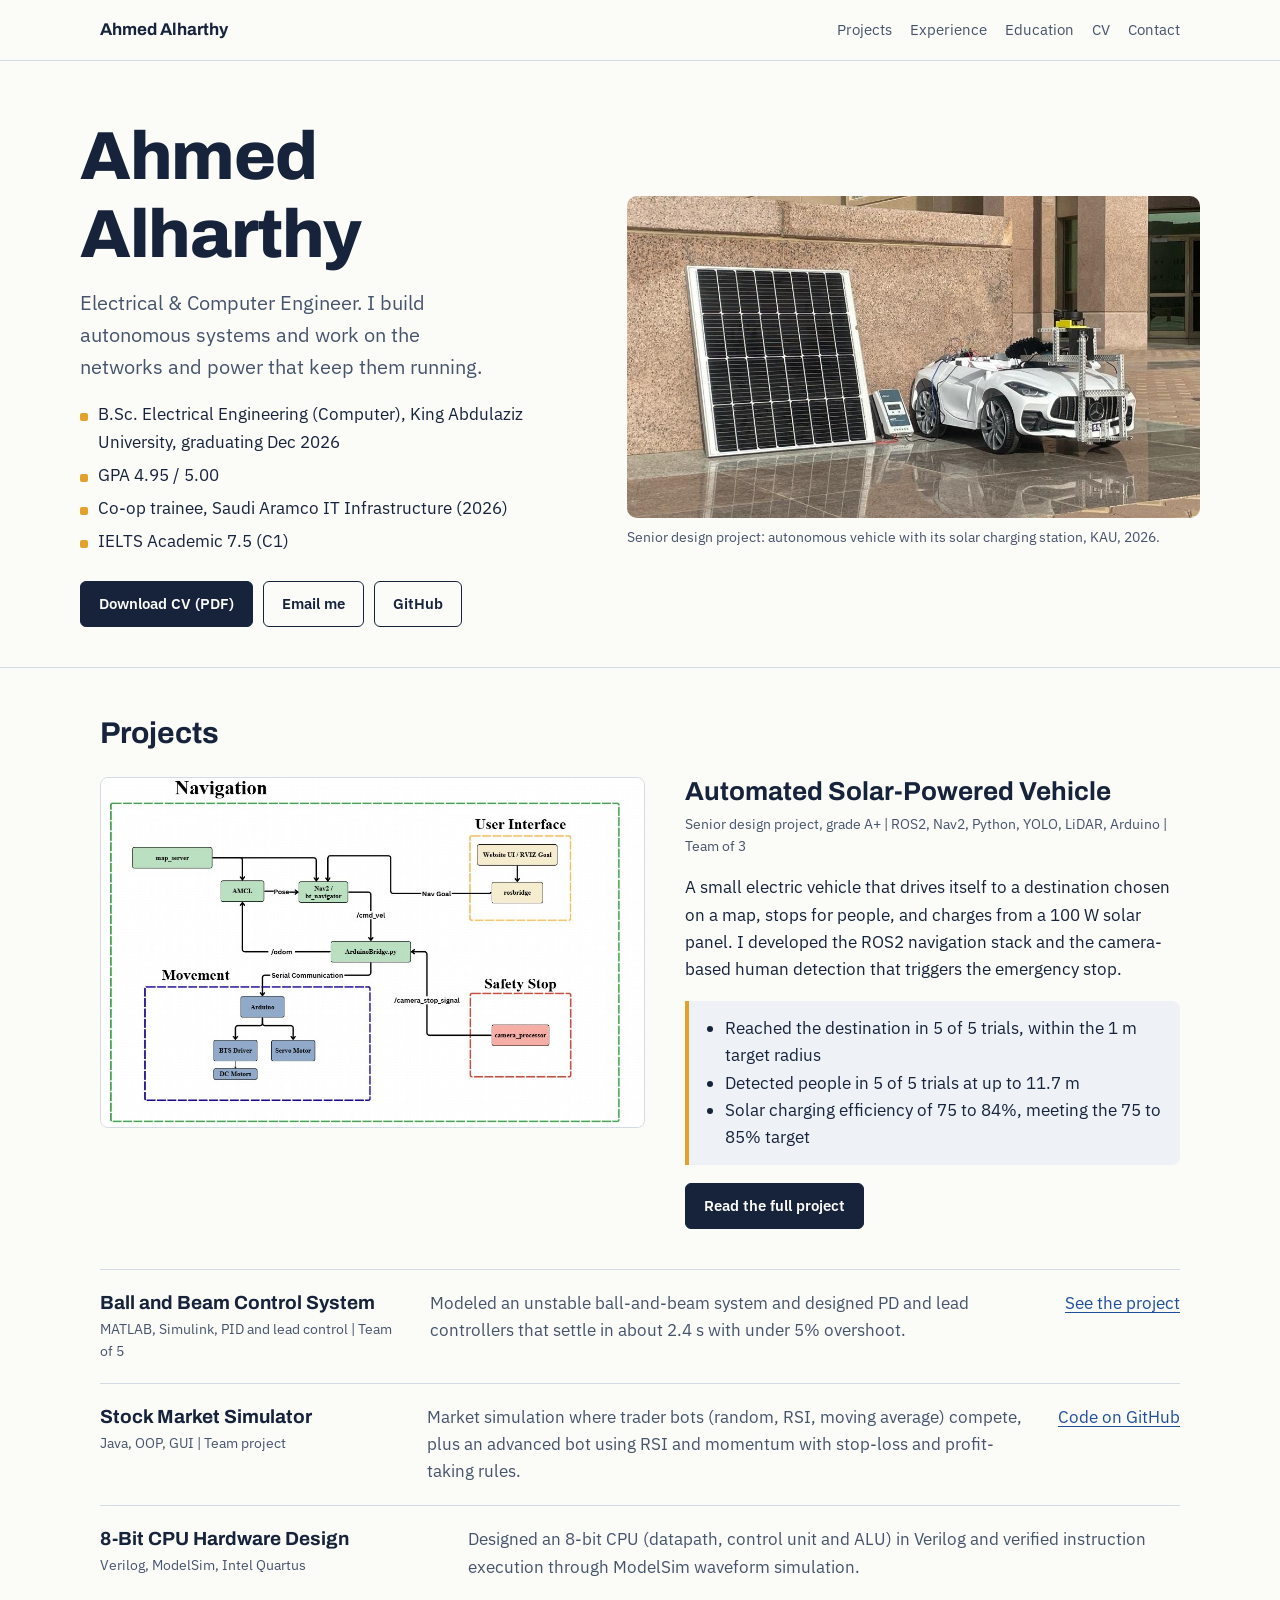
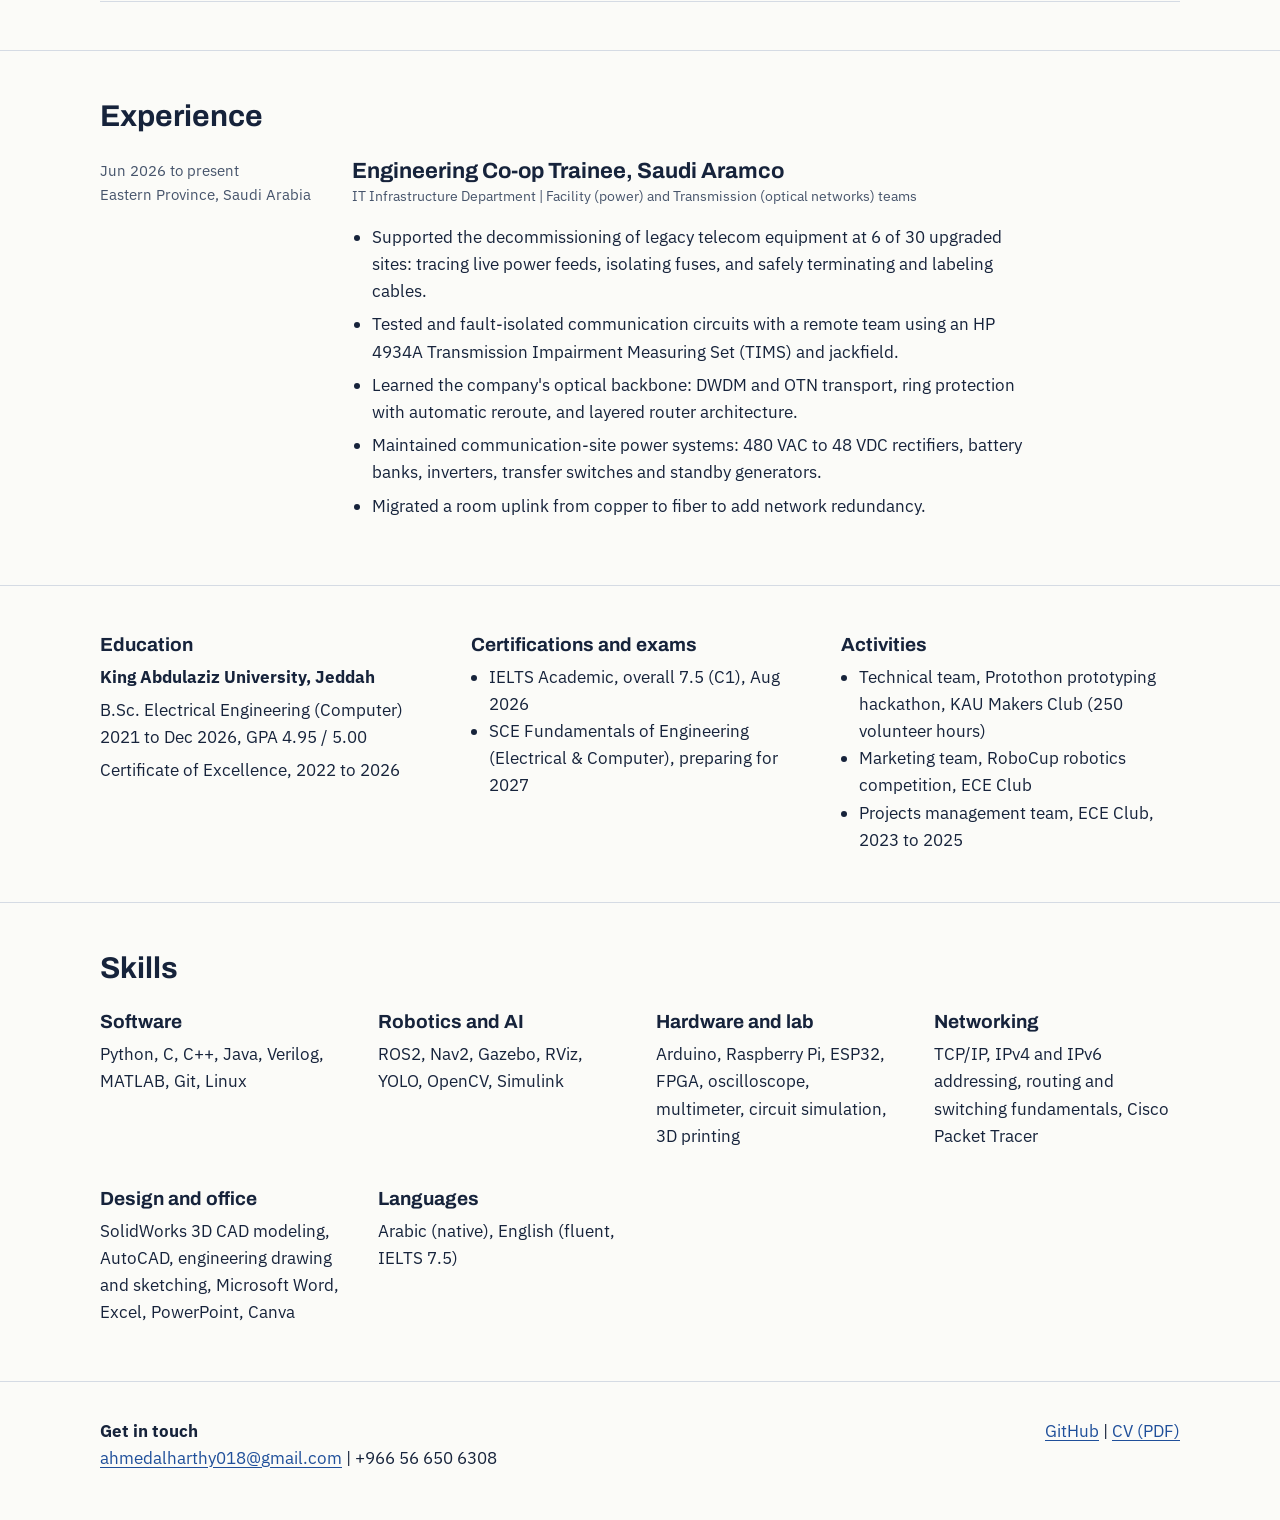
==== index.html @ 5542fb1f "Add files via upload" ====
<!doctype html>
<html lang="en">
<head>
<meta charset="utf-8">
<meta name="viewport" content="width=device-width, initial-scale=1">
<title>Ahmed Alharthy | Computer Engineer</title>
<meta name="description" content="Portfolio of Ahmed Alharthy, Electrical & Computer Engineering graduate from King Abdulaziz University: autonomous robotics, networks, and embedded systems projects.">
<link rel="preconnect" href="https://fonts.googleapis.com">
<link rel="preconnect" href="https://fonts.gstatic.com" crossorigin>
<link href="https://fonts.googleapis.com/css2?family=Archivo:wght@600;700;800&family=IBM+Plex+Sans:wght@400;600&display=swap" rel="stylesheet">
<link rel="stylesheet" href="assets/style.css">
</head>
<body>

<header class="bar">
  <div class="wrap">
    <a class="me" href="index.html">Ahmed Alharthy</a>
    <nav aria-label="Main">
      <a href="#projects">Projects</a>
      <a href="#experience">Experience</a>
      <a href="#education">Education</a>
      <a href="assets/Ahmed_Alharthy_CV.pdf">CV</a>
      <a href="#contact">Contact</a>
    </nav>
  </div>
</header>

<main>
  <div class="wrap hero">
    <div>
      <h1>Ahmed Alharthy</h1>
      <p class="role">Electrical &amp; Computer Engineer. I build autonomous systems and work on the networks and power that keep them running.</p>
      <ul class="facts">
        <li>B.Sc. Electrical Engineering (Computer), King Abdulaziz University, graduating Dec 2026</li>
        <li>GPA 4.95 / 5.00</li>
        <li>Co-op trainee, Saudi Aramco IT Infrastructure (2026)</li>
        <li>IELTS Academic 7.5 (C1)</li>
      </ul>
      <div class="actions">
        <a class="btn primary" href="assets/Ahmed_Alharthy_CV.pdf">Download CV (PDF)</a>
        <a class="btn" href="mailto:ahmedalharthy018@gmail.com">Email me</a>
        <a class="btn" href="https://github.com/Ahmed-018">GitHub</a>
      </div>
    </div>
    <figure>
      <img src="assets/img/vehicle-hero.jpg" alt="Autonomous electric vehicle prototype with LiDAR mast parked next to a solar panel and MPPT charge controller" width="1068" height="601">
      <figcaption>Senior design project: autonomous vehicle with its solar charging station, KAU, 2026.</figcaption>
    </figure>
  </div>

  <section id="projects">
    <div class="wrap">
      <h2>Projects</h2>
      <article class="featured">
        <a href="solar-vehicle.html"><img src="assets/img/ros2-architecture.jpg" alt="ROS2 system diagram showing navigation, user interface, movement, and safety stop subsystems" width="1066" height="685" style="border-radius:8px;border:1px solid var(--line);background:#fff"></a>
        <div>
          <h3>Automated Solar-Powered Vehicle</h3>
          <p class="tags">Senior design project, grade A+ | ROS2, Nav2, Python, YOLO, LiDAR, Arduino | Team of 3</p>
          <p>A small electric vehicle that drives itself to a destination chosen on a map, stops for people, and charges from a 100 W solar panel. I developed the ROS2 navigation stack and the camera-based human detection that triggers the emergency stop.</p>
          <div class="results">
            <ul>
              <li>Reached the destination in 5 of 5 trials, within the 1 m target radius</li>
              <li>Detected people in 5 of 5 trials at up to 11.7 m</li>
              <li>Solar charging efficiency of 75 to 84%, meeting the 75 to 85% target</li>
            </ul>
          </div>
          <a class="btn primary" href="solar-vehicle.html">Read the full project</a>
        </div>
      </article>

      <ul class="more">
        <li>
          <div><h3>Ball and Beam Control System</h3><p class="tags">MATLAB, Simulink, PID and lead control | Team of 5</p></div>
          <p>Modeled an unstable ball-and-beam system and designed PD and lead controllers that settle in about 2.4 s with under 5% overshoot.</p>
          <a href="ball-and-beam.html">See the project</a>
        </li>
        <li>
          <div><h3>Stock Market Simulator</h3><p class="tags">Java, OOP, GUI | Team project</p></div>
          <p>Market simulation where trader bots (random, RSI, moving average) compete, plus an advanced bot using RSI and momentum with stop-loss and profit-taking rules.</p>
          <a href="https://github.com/Abdullah-BS/Stock-Market-Simulator-EE364">Code on GitHub</a>
        </li>
        <li>
          <div><h3>8-Bit CPU Hardware Design</h3><p class="tags">Verilog, ModelSim, Intel Quartus</p></div>
          <p>Designed an 8-bit CPU (datapath, control unit and ALU) in Verilog and verified instruction execution through ModelSim waveform simulation.</p>
          <span></span>
        </li>
      </ul>
    </div>
  </section>

  <section id="experience">
    <div class="wrap">
      <h2>Experience</h2>
      <div class="job">
        <div class="when">Jun 2026 to present<br>Eastern Province, Saudi Arabia</div>
        <div>
          <h3>Engineering Co-op Trainee, Saudi Aramco</h3>
          <p class="tags">IT Infrastructure Department | Facility (power) and Transmission (optical networks) teams</p>
          <ul>
            <li>Supported the decommissioning of legacy telecom equipment at 6 of 30 upgraded sites: tracing live power feeds, isolating fuses, and safely terminating and labeling cables.</li>
            <li>Tested and fault-isolated communication circuits with a remote team using an HP 4934A Transmission Impairment Measuring Set (TIMS) and jackfield.</li>
            <li>Learned the company's optical backbone: DWDM and OTN transport, ring protection with automatic reroute, and layered router architecture.</li>
            <li>Maintained communication-site power systems: 480 VAC to 48 VDC rectifiers, battery banks, inverters, transfer switches and standby generators.</li>
            <li>Migrated a room uplink from copper to fiber to add network redundancy.</li>
          </ul>
        </div>
      </div>
    </div>
  </section>

  <section id="education">
    <div class="wrap cols">
      <div>
        <h3>Education</h3>
        <p><b>King Abdulaziz University, Jeddah</b></p>
        <p>B.Sc. Electrical Engineering (Computer)<br>2021 to Dec 2026, GPA 4.95 / 5.00</p>
        <p>Certificate of Excellence, 2022 to 2026</p>
      </div>
      <div>
        <h3>Certifications and exams</h3>
        <ul>
          <li>IELTS Academic, overall 7.5 (C1), Aug 2026</li>
          <li>SCE Fundamentals of Engineering (Electrical &amp; Computer), preparing for 2027</li>
        </ul>
      </div>
      <div>
        <h3>Activities</h3>
        <ul>
          <li>Technical team, Protothon prototyping hackathon, KAU Makers Club (250 volunteer hours)</li>
          <li>Marketing team, RoboCup robotics competition, ECE Club</li>
          <li>Projects management team, ECE Club, 2023 to 2025</li>
        </ul>
      </div>
    </div>
  </section>

  <section>
    <div class="wrap">
      <h2>Skills</h2>
      <div class="cols" style="grid-template-columns:repeat(auto-fit,minmax(220px,1fr))">
        <div><h3>Software</h3><p>Python, C, C++, Java, Verilog, MATLAB, Git, Linux</p></div>
        <div><h3>Robotics and AI</h3><p>ROS2, Nav2, Gazebo, RViz, YOLO, OpenCV, Simulink</p></div>
        <div><h3>Hardware and lab</h3><p>Arduino, Raspberry Pi, ESP32, FPGA, oscilloscope, multimeter, circuit simulation, 3D printing</p></div>
        <div><h3>Networking</h3><p>TCP/IP, IPv4 and IPv6 addressing, routing and switching fundamentals, Cisco Packet Tracer</p></div>
        <div><h3>Design and office</h3><p>SolidWorks 3D CAD modeling, AutoCAD, engineering drawing and sketching, Microsoft Word, Excel, PowerPoint, Canva</p></div>
        <div><h3>Languages</h3><p>Arabic (native), English (fluent, IELTS 7.5)</p></div>
      </div>
    </div>
  </section>
</main>

<footer id="contact">
  <div class="wrap">
    <div>
      <b>Get in touch</b><br>
      <a href="mailto:ahmedalharthy018@gmail.com">ahmedalharthy018@gmail.com</a> | +966 56 650 6308
    </div>
    <div>
      <a href="https://github.com/Ahmed-018">GitHub</a> |
      <a href="assets/Ahmed_Alharthy_CV.pdf">CV (PDF)</a>
    </div>
  </div>
</footer>
</body>
</html>
---- assets/style.css ----
:root {
  --ink: #16233b;
  --ink-soft: #46546b;
  --paper: #fbfbf8;
  --panel: #eef1f5;
  --line: #d5dbe4;
  --sun: #e2a12b;
  --link: #1f4f9a;
  --measure: 68ch;
}
@media (prefers-color-scheme: dark) {
  :root {
    --ink: #e6ebf2;
    --ink-soft: #a8b3c4;
    --paper: #121a27;
    --panel: #1b2536;
    --line: #2d3a50;
    --sun: #f0b445;
    --link: #8db6ff;
  }
}
* { box-sizing: border-box; }
html { scroll-behavior: smooth; }
@media (prefers-reduced-motion: reduce) { html { scroll-behavior: auto; } }
body {
  margin: 0;
  background: var(--paper);
  color: var(--ink);
  font: 17px/1.6 "IBM Plex Sans", system-ui, sans-serif;
}
h1, h2, h3 { font-family: "Archivo", "IBM Plex Sans", sans-serif; line-height: 1.15; margin: 0; }
a { color: var(--link); text-underline-offset: 3px; }
a:focus-visible, .btn:focus-visible { outline: 3px solid var(--sun); outline-offset: 2px; }
img { max-width: 100%; height: auto; display: block; }
.wrap { max-width: 1120px; margin: 0 auto; padding: 0 20px; }

/* top bar */
.bar { border-bottom: 1px solid var(--line); }
.bar .wrap { display: flex; align-items: center; justify-content: space-between; gap: 16px; min-height: 60px; flex-wrap: wrap; }
.bar .me { font-family: "Archivo", sans-serif; font-weight: 700; text-decoration: none; color: var(--ink); }
.bar nav { display: flex; gap: 18px; flex-wrap: wrap; font-size: 15px; }
.bar nav a { color: var(--ink-soft); text-decoration: none; }
.bar nav a:hover { color: var(--ink); text-decoration: underline; }

/* hero */
.hero { display: grid; grid-template-columns: 1fr 1.15fr; gap: 48px; align-items: center; padding: 56px 0 40px; }
.hero h1 { font-size: clamp(40px, 6vw, 68px); font-weight: 800; letter-spacing: -0.02em; }
.hero .role { font-size: 20px; margin: 14px 0 18px; color: var(--ink-soft); max-width: 34ch; }
.facts { list-style: none; padding: 0; margin: 0 0 26px; display: grid; gap: 6px; }
.facts li { padding-left: 18px; position: relative; }
.facts li::before { content: ""; position: absolute; left: 0; top: .7em; width: 8px; height: 8px; background: var(--sun); border-radius: 2px; }
.actions { display: flex; flex-wrap: wrap; gap: 10px; }
.btn { display: inline-block; padding: 10px 18px; border-radius: 6px; border: 1.5px solid var(--ink); color: var(--ink); text-decoration: none; font-weight: 600; font-size: 15px; }
.btn.primary { background: var(--ink); color: var(--paper); }
.btn:hover { background: var(--panel); color: var(--ink); }
.hero figure { margin: 0; }
.hero figure img { border-radius: 10px; }
figcaption { font-size: 14px; color: var(--ink-soft); margin-top: 8px; }

/* sections */
section { padding: 48px 0; border-top: 1px solid var(--line); }
section > .wrap > h2 { font-size: 30px; margin-bottom: 26px; }
.featured { display: grid; grid-template-columns: 1.1fr 1fr; gap: 40px; align-items: start; }
.featured h3 { font-size: 26px; margin-bottom: 6px; }
.tags { font-size: 14px; color: var(--ink-soft); margin: 0 0 14px; }
.results { border-left: 4px solid var(--sun); background: var(--panel); padding: 14px 18px; margin: 18px 0; border-radius: 0 8px 8px 0; }
.results ul { margin: 0; padding-left: 18px; }
.more { list-style: none; padding: 0; margin: 40px 0 0; border-top: 1px solid var(--line); }
.more li { display: grid; grid-template-columns: 1fr 2fr auto; gap: 24px; padding: 20px 0; border-bottom: 1px solid var(--line); align-items: baseline; }
.more h3 { font-size: 19px; }
.more p { margin: 0; color: var(--ink-soft); }
.more .tags { margin: 4px 0 0; }

.job { display: grid; grid-template-columns: 220px 1fr; gap: 32px; }
.job .when { color: var(--ink-soft); font-size: 15px; }
.job h3 { font-size: 22px; }
.job ul { padding-left: 20px; max-width: var(--measure); }
.job li { margin-bottom: 6px; }

.cols { display: grid; grid-template-columns: repeat(3, 1fr); gap: 32px; }
.cols h3 { font-size: 19px; margin-bottom: 8px; }
.cols ul { padding-left: 18px; margin: 0; }
.cols p { margin: 0 0 6px; }

footer { border-top: 1px solid var(--line); padding: 36px 0 48px; }
footer .wrap { display: flex; justify-content: space-between; gap: 20px; flex-wrap: wrap; }

/* case study */
.case-head { padding: 48px 0 24px; }
.case-head h1 { font-size: clamp(34px, 5vw, 54px); font-weight: 800; letter-spacing: -0.015em; max-width: 20ch; }
.case-head .lede { font-size: 20px; color: var(--ink-soft); max-width: 60ch; margin: 16px 0 0; }
.meta { display: grid; grid-template-columns: repeat(4, 1fr); gap: 20px; border-top: 1px solid var(--line); border-bottom: 1px solid var(--line); padding: 18px 0; margin: 28px 0; font-size: 15px; }
.meta b { display: block; font-family: "Archivo", sans-serif; }
.prose { max-width: var(--measure); }
.prose h2 { font-size: 26px; margin: 40px 0 12px; }
.prose p, .prose li { margin: 0 0 12px; }
.wide { margin: 24px 0; }
.wide img { border-radius: 8px; border: 1px solid var(--line); background: #fff; }
.pair { display: grid; grid-template-columns: 1fr 1fr; gap: 20px; margin: 24px 0; }
.pair img { border-radius: 8px; border: 1px solid var(--line); }
table { border-collapse: collapse; width: 100%; font-size: 15px; margin: 12px 0 24px; }
th, td { text-align: left; padding: 10px 12px; border-bottom: 1px solid var(--line); vertical-align: top; }
th { font-family: "Archivo", sans-serif; background: var(--panel); }
.pass { color: #1d7a3a; font-weight: 600; }
@media (prefers-color-scheme: dark) { .pass { color: #6fd38e; } }
.table-scroll { overflow-x: auto; }

@media (max-width: 860px) {
  .hero, .featured, .job, .cols, .pair { grid-template-columns: 1fr; gap: 24px; }
  .hero { padding-top: 32px; }
  .more li { grid-template-columns: 1fr; gap: 6px; }
  .meta { grid-template-columns: 1fr 1fr; }
}
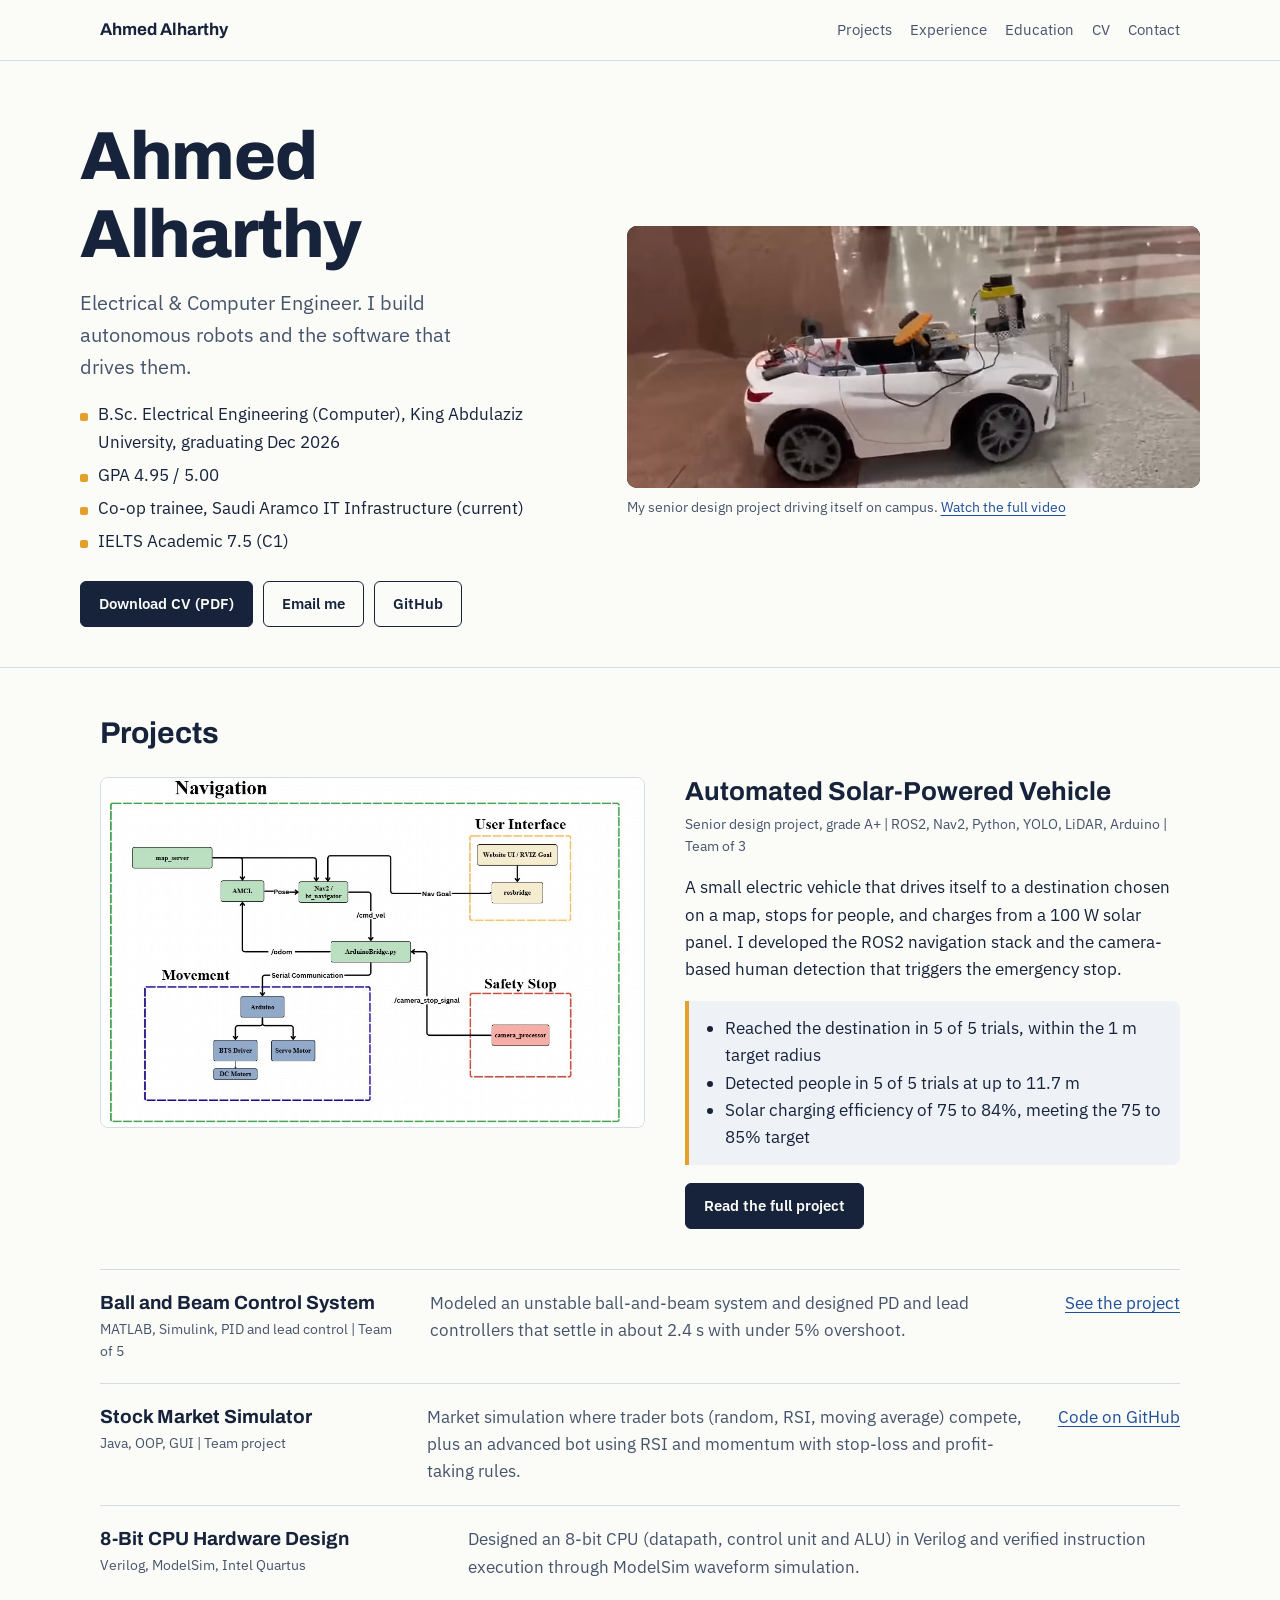
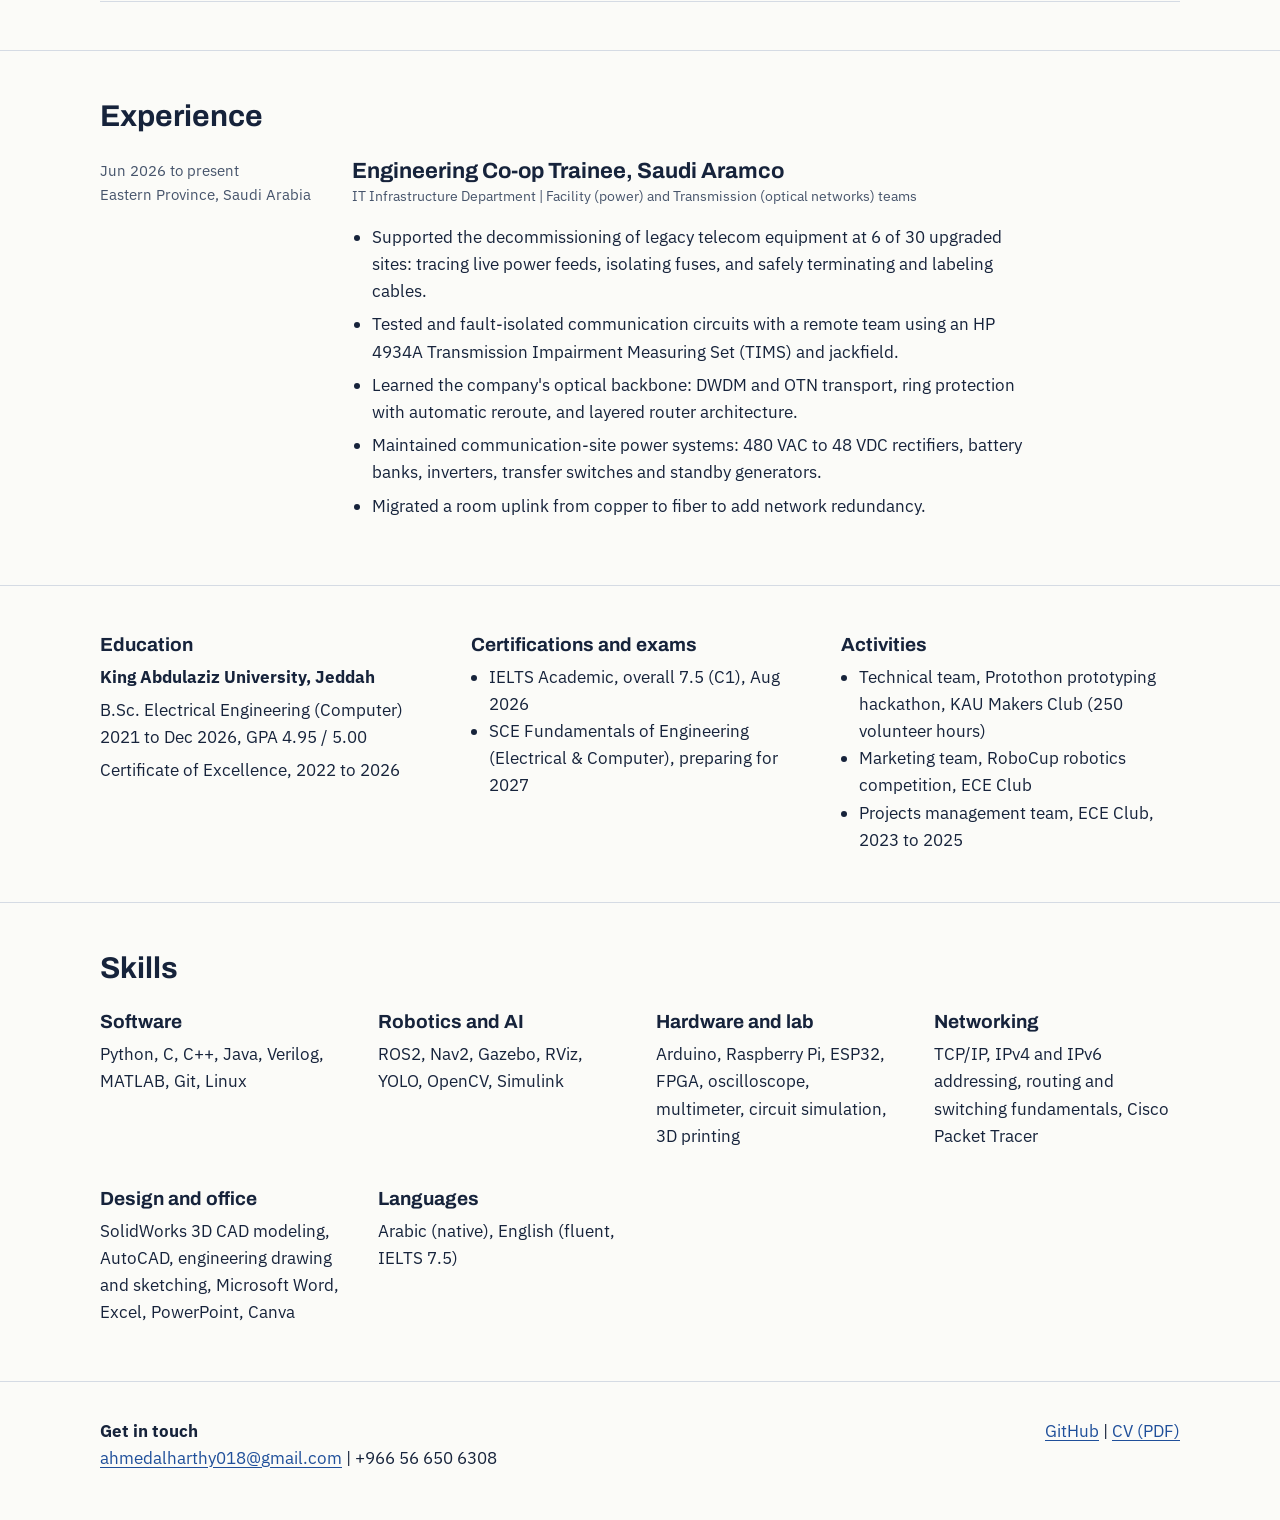
==== commit ae78d8ff: "Add files via upload" ====
--- a/index.html
+++ b/index.html
@@ -29,11 +29,11 @@
   <div class="wrap hero">
     <div>
       <h1>Ahmed Alharthy</h1>
-      <p class="role">Electrical &amp; Computer Engineer. I build autonomous systems and work on the networks and power that keep them running.</p>
+      <p class="role">Electrical &amp; Computer Engineer. I build autonomous robots and the software that drives them.</p>
       <ul class="facts">
         <li>B.Sc. Electrical Engineering (Computer), King Abdulaziz University, graduating Dec 2026</li>
         <li>GPA 4.95 / 5.00</li>
-        <li>Co-op trainee, Saudi Aramco IT Infrastructure (2026)</li>
+        <li>Co-op trainee, Saudi Aramco IT Infrastructure (current)</li>
         <li>IELTS Academic 7.5 (C1)</li>
       </ul>
       <div class="actions">
@@ -43,8 +43,11 @@
       </div>
     </div>
     <figure>
-      <img src="assets/img/vehicle-hero.jpg" alt="Autonomous electric vehicle prototype with LiDAR mast parked next to a solar panel and MPPT charge controller" width="1068" height="601">
-      <figcaption>Senior design project: autonomous vehicle with its solar charging station, KAU, 2026.</figcaption>
+      <video class="hero-video" autoplay muted loop playsinline preload="auto" poster="assets/img/hero-poster.jpg" width="960" height="440" aria-label="The autonomous vehicle driving itself through a university hallway">
+        <source src="assets/video/hero-loop.webm" type="video/webm">
+        <source src="assets/video/hero-loop.mp4" type="video/mp4">
+      </video>
+      <figcaption>My senior design project driving itself on campus. <a href="solar-vehicle.html#video">Watch the full video</a></figcaption>
     </figure>
   </div>
 
--- a/assets/style.css
+++ b/assets/style.css
@@ -54,7 +54,8 @@
 .btn.primary { background: var(--ink); color: var(--paper); }
 .btn:hover { background: var(--panel); color: var(--ink); }
 .hero figure { margin: 0; }
-.hero figure img { border-radius: 10px; }
+.hero figure img, .hero-video { border-radius: 10px; width: 100%; height: auto; display: block; background: #000; }
+@media (prefers-reduced-motion: reduce) { .hero-video { animation: none; } }
 figcaption { font-size: 14px; color: var(--ink-soft); margin-top: 8px; }
 
 /* sections */
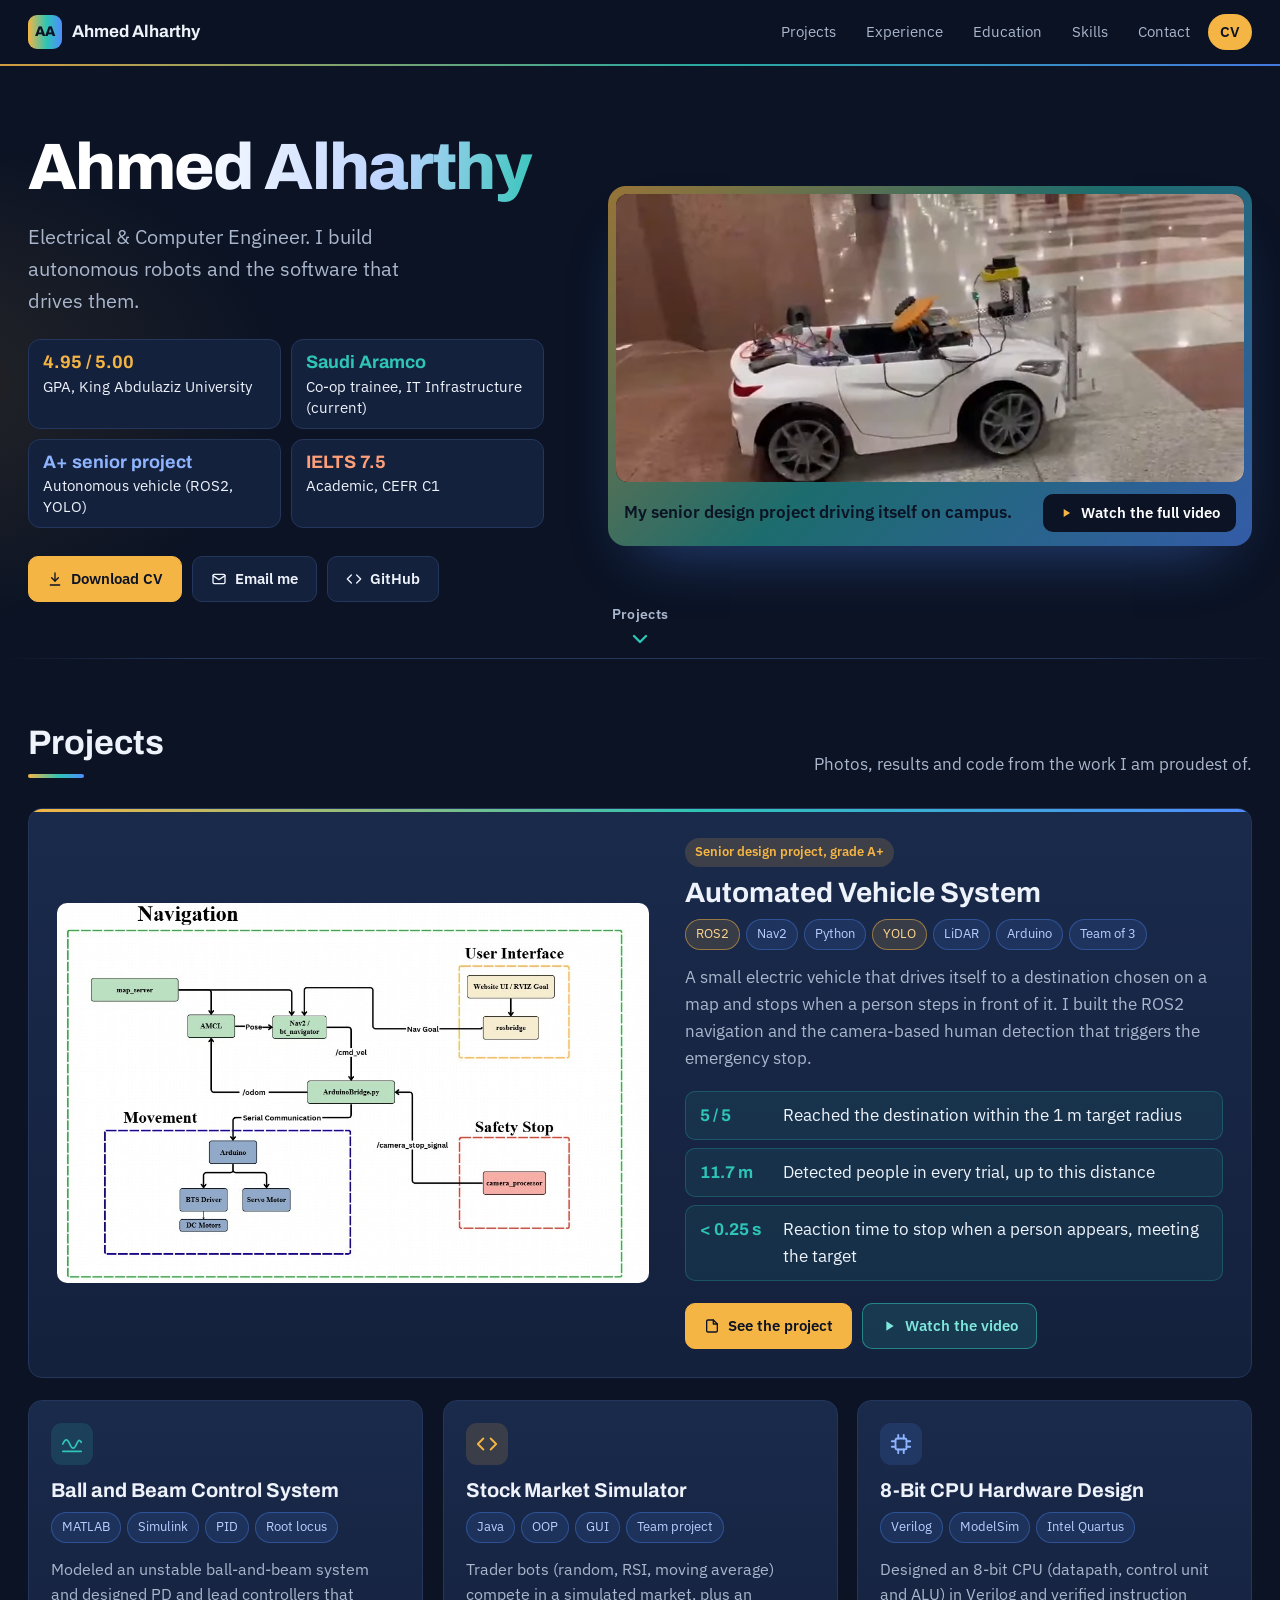
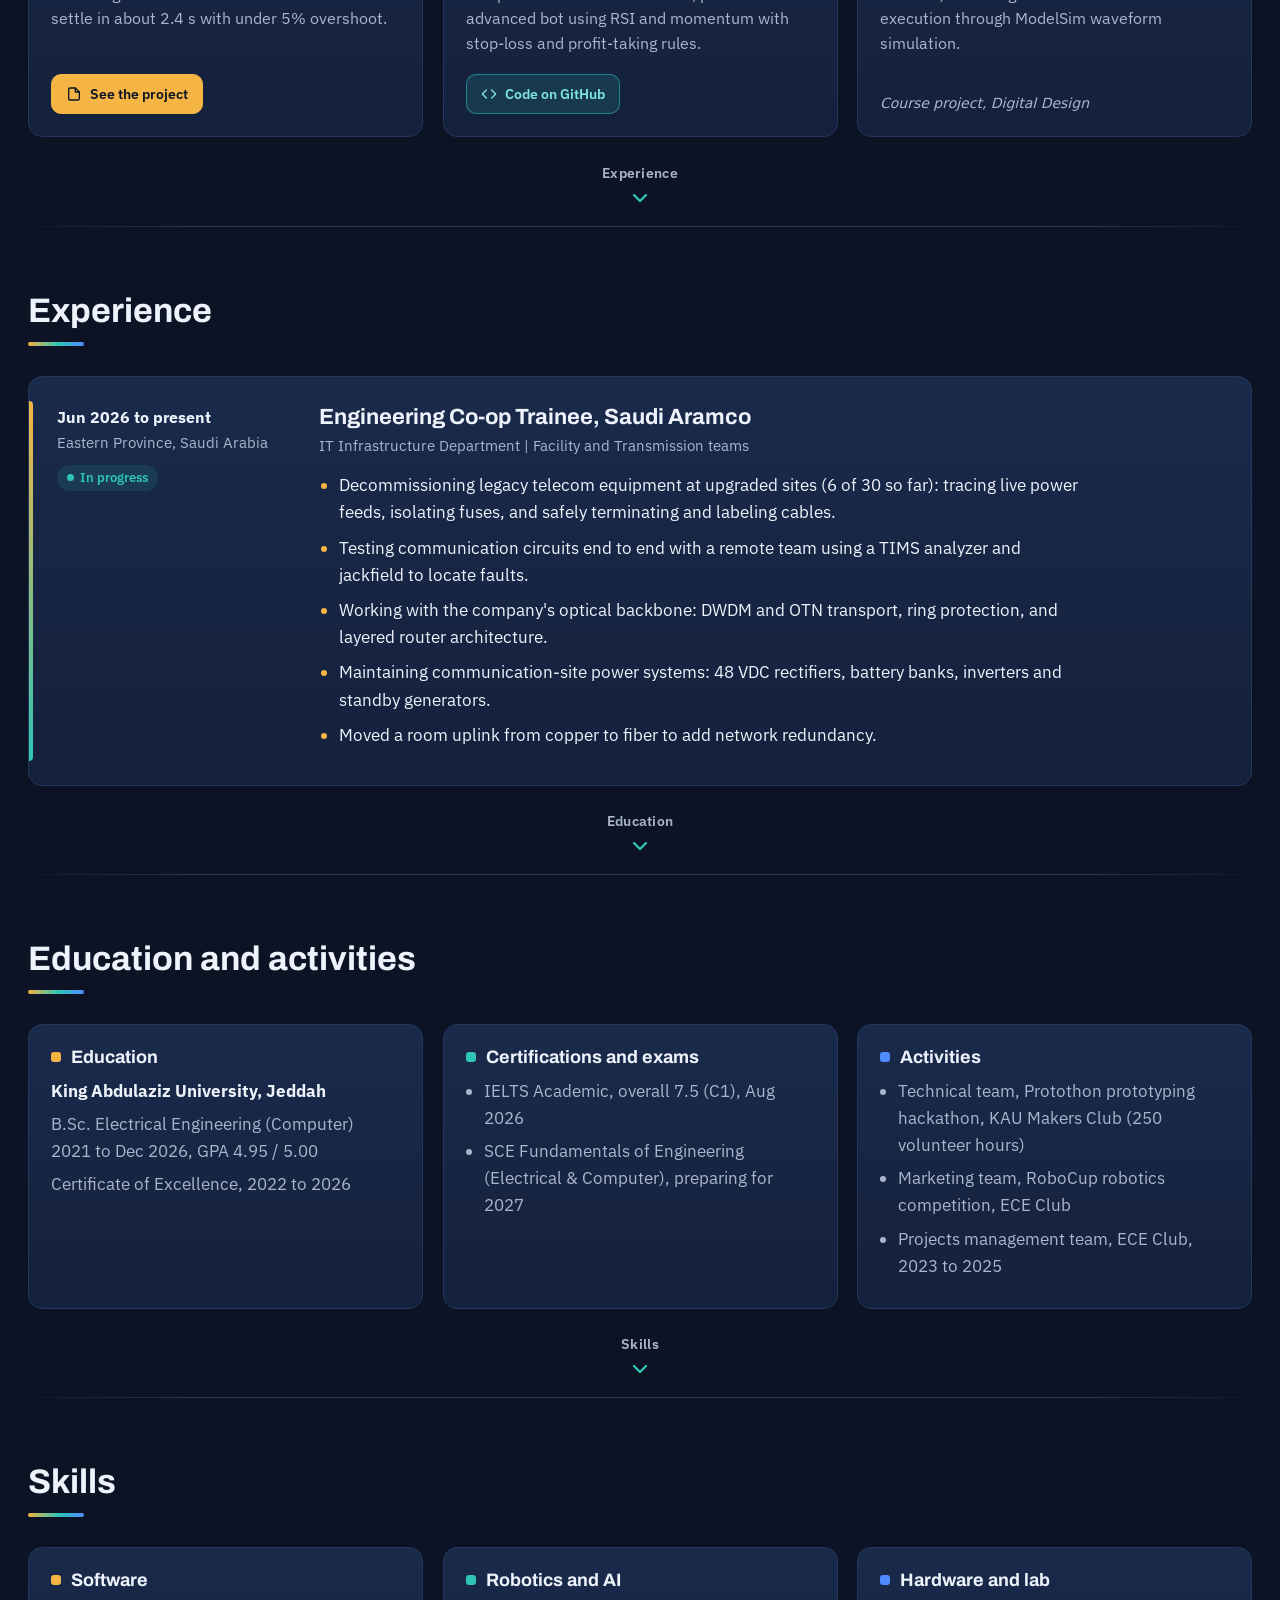
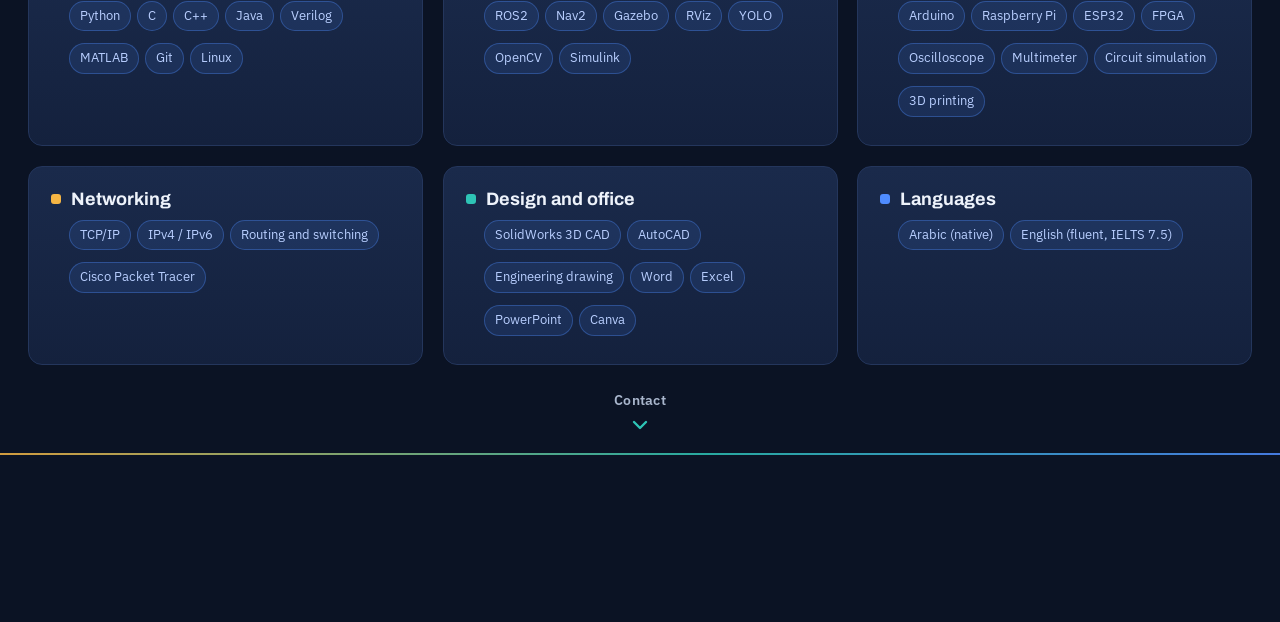
==== commit 5c03b0fe: "Add files via upload" ====
--- a/index.html
+++ b/index.html
@@ -14,15 +14,17 @@
 
 <header class="bar">
   <div class="wrap">
-    <a class="me" href="index.html">Ahmed Alharthy</a>
+    <a class="me" href="index.html"><span class="mark">AA</span>Ahmed Alharthy</a>
     <nav aria-label="Main">
       <a href="#projects">Projects</a>
       <a href="#experience">Experience</a>
       <a href="#education">Education</a>
-      <a href="assets/Ahmed_Alharthy_CV.pdf">CV</a>
+      <a href="#skills">Skills</a>
       <a href="#contact">Contact</a>
+      <a class="cv" href="assets/Ahmed_Alharthy_CV.pdf">CV</a>
     </nav>
   </div>
+  <hr class="divider">
 </header>
 
 <main>
@@ -31,15 +33,15 @@
       <h1>Ahmed Alharthy</h1>
       <p class="role">Electrical &amp; Computer Engineer. I build autonomous robots and the software that drives them.</p>
       <ul class="facts">
-        <li>B.Sc. Electrical Engineering (Computer), King Abdulaziz University, graduating Dec 2026</li>
-        <li>GPA 4.95 / 5.00</li>
-        <li>Co-op trainee, Saudi Aramco IT Infrastructure (current)</li>
-        <li>IELTS Academic 7.5 (C1)</li>
+        <li><b>4.95 / 5.00</b>GPA, King Abdulaziz University</li>
+        <li><b>Saudi Aramco</b>Co-op trainee, IT Infrastructure (current)</li>
+        <li><b>A+ senior project</b>Autonomous vehicle (ROS2, YOLO)</li>
+        <li><b>IELTS 7.5</b>Academic, CEFR C1</li>
       </ul>
       <div class="actions">
-        <a class="btn primary" href="assets/Ahmed_Alharthy_CV.pdf">Download CV (PDF)</a>
-        <a class="btn" href="mailto:ahmedalharthy018@gmail.com">Email me</a>
-        <a class="btn" href="https://github.com/Ahmed-018">GitHub</a>
+        <a class="btn primary" href="assets/Ahmed_Alharthy_CV.pdf"><svg viewBox="0 0 24 24" fill="none" stroke="currentColor" stroke-width="2" stroke-linecap="round" stroke-linejoin="round" aria-hidden="true"><path d="M12 3v12"/><polyline points="7 10 12 15 17 10"/><path d="M5 21h14"/></svg>Download CV</a>
+        <a class="btn" href="mailto:ahmedalharthy018@gmail.com"><svg viewBox="0 0 24 24" fill="none" stroke="currentColor" stroke-width="2" stroke-linecap="round" stroke-linejoin="round" aria-hidden="true"><rect x="3" y="5" width="18" height="14" rx="2"/><polyline points="3 7 12 13 21 7"/></svg>Email me</a>
+        <a class="btn" href="https://github.com/Ahmed-018"><svg viewBox="0 0 24 24" fill="none" stroke="currentColor" stroke-width="2" stroke-linecap="round" stroke-linejoin="round" aria-hidden="true"><polyline points="16 18 22 12 16 6"/><polyline points="8 6 2 12 8 18"/></svg>GitHub</a>
       </div>
     </div>
     <figure>
@@ -47,122 +49,153 @@
         <source src="assets/video/hero-loop.webm" type="video/webm">
         <source src="assets/video/hero-loop.mp4" type="video/mp4">
       </video>
-      <figcaption>My senior design project driving itself on campus. <a href="solar-vehicle.html#video">Watch the full video</a></figcaption>
+      <figcaption><span>My senior design project driving itself on campus.</span><a class="watch" href="solar-vehicle.html#video"><svg viewBox="0 0 24 24" fill="currentColor" aria-hidden="true"><path d="M8 5v14l11-7z"/></svg>Watch the full video</a></figcaption>
     </figure>
   </div>
-
-  <section id="projects">
-    <div class="wrap">
-      <h2>Projects</h2>
-      <article class="featured">
-        <a href="solar-vehicle.html"><img src="assets/img/ros2-architecture.jpg" alt="ROS2 system diagram showing navigation, user interface, movement, and safety stop subsystems" width="1066" height="685" style="border-radius:8px;border:1px solid var(--line);background:#fff"></a>
+  <div class="wrap next-wrap"><a class="next-link" href="#projects"><span>Projects</span><svg viewBox="0 0 24 24" fill="none" stroke="currentColor" stroke-width="2.4" stroke-linecap="round" stroke-linejoin="round" aria-hidden="true"><polyline points="6 9 12 15 18 9"/></svg></a></div>
+
+  <hr class="divider soft">
+
+  <section id="projects" data-label="Projects">
+    <div class="wrap">
+      <div class="sec-head">
+        <h2>Projects</h2>
+        <p>Photos, results and code from the work I am proudest of.</p>
+      </div>
+
+      <article class="featured card">
+        <a class="shot" href="solar-vehicle.html"><img src="assets/img/ros2-architecture.jpg" alt="ROS2 system diagram showing navigation, user interface, movement, and safety stop subsystems" width="1066" height="685"></a>
         <div>
-          <h3>Automated Solar-Powered Vehicle</h3>
-          <p class="tags">Senior design project, grade A+ | ROS2, Nav2, Python, YOLO, LiDAR, Arduino | Team of 3</p>
-          <p>A small electric vehicle that drives itself to a destination chosen on a map, stops for people, and charges from a 100 W solar panel. I developed the ROS2 navigation stack and the camera-based human detection that triggers the emergency stop.</p>
-          <div class="results">
-            <ul>
-              <li>Reached the destination in 5 of 5 trials, within the 1 m target radius</li>
-              <li>Detected people in 5 of 5 trials at up to 11.7 m</li>
-              <li>Solar charging efficiency of 75 to 84%, meeting the 75 to 85% target</li>
-            </ul>
+          <span class="badge">Senior design project, grade A+</span>
+          <h3>Automated Vehicle System</h3>
+          <ul class="chips"><li class="hl">ROS2</li><li>Nav2</li><li>Python</li><li class="hl">YOLO</li><li>LiDAR</li><li>Arduino</li><li>Team of 3</li></ul>
+          <p>A small electric vehicle that drives itself to a destination chosen on a map and stops when a person steps in front of it. I built the ROS2 navigation and the camera-based human detection that triggers the emergency stop.</p>
+          <ul class="results">
+            <li><b>5 / 5</b>Reached the destination within the 1 m target radius</li>
+            <li><b>11.7 m</b>Detected people in every trial, up to this distance</li>
+            <li><b>&lt; 0.25 s</b>Reaction time to stop when a person appears, meeting the target</li>
+          </ul>
+          <div class="card-actions">
+            <a class="btn primary" href="solar-vehicle.html"><svg viewBox="0 0 24 24" fill="none" stroke="currentColor" stroke-width="2" stroke-linecap="round" stroke-linejoin="round" aria-hidden="true"><path d="M14 3H6a2 2 0 0 0-2 2v14a2 2 0 0 0 2 2h12a2 2 0 0 0 2-2V9z"/><polyline points="14 3 14 9 20 9"/></svg>See the project</a>
+            <a class="btn teal" href="solar-vehicle.html#video"><svg viewBox="0 0 24 24" fill="currentColor" aria-hidden="true"><path d="M8 5v14l11-7z"/></svg>Watch the video</a>
           </div>
-          <a class="btn primary" href="solar-vehicle.html">Read the full project</a>
         </div>
       </article>
 
-      <ul class="more">
-        <li>
-          <div><h3>Ball and Beam Control System</h3><p class="tags">MATLAB, Simulink, PID and lead control | Team of 5</p></div>
+      <div class="grid3">
+        <article class="proj card">
+          <div class="icon i-teal"><svg viewBox="0 0 24 24" fill="none" stroke="currentColor" stroke-width="2" stroke-linecap="round" aria-hidden="true"><path d="M2 12c2.5-6 5-6 7.5 0s5 6 7.5 0 3.5-4 5-2"/><line x1="2" y1="20" x2="22" y2="20"/></svg></div>
+          <h3>Ball and Beam Control System</h3>
+          <ul class="chips"><li>MATLAB</li><li>Simulink</li><li>PID</li><li>Root locus</li></ul>
           <p>Modeled an unstable ball-and-beam system and designed PD and lead controllers that settle in about 2.4 s with under 5% overshoot.</p>
-          <a href="ball-and-beam.html">See the project</a>
-        </li>
-        <li>
-          <div><h3>Stock Market Simulator</h3><p class="tags">Java, OOP, GUI | Team project</p></div>
-          <p>Market simulation where trader bots (random, RSI, moving average) compete, plus an advanced bot using RSI and momentum with stop-loss and profit-taking rules.</p>
-          <a href="https://github.com/Abdullah-BS/Stock-Market-Simulator-EE364">Code on GitHub</a>
-        </li>
-        <li>
-          <div><h3>8-Bit CPU Hardware Design</h3><p class="tags">Verilog, ModelSim, Intel Quartus</p></div>
+          <div class="card-actions"><a class="btn small primary" href="ball-and-beam.html"><svg viewBox="0 0 24 24" fill="none" stroke="currentColor" stroke-width="2" stroke-linecap="round" stroke-linejoin="round" aria-hidden="true"><path d="M14 3H6a2 2 0 0 0-2 2v14a2 2 0 0 0 2 2h12a2 2 0 0 0 2-2V9z"/><polyline points="14 3 14 9 20 9"/></svg>See the project</a></div>
+        </article>
+        <article class="proj card">
+          <div class="icon i-amber"><svg viewBox="0 0 24 24" fill="none" stroke="currentColor" stroke-width="2" stroke-linecap="round" stroke-linejoin="round" aria-hidden="true"><polyline points="16 18 22 12 16 6"/><polyline points="8 6 2 12 8 18"/></svg></div>
+          <h3>Stock Market Simulator</h3>
+          <ul class="chips"><li>Java</li><li>OOP</li><li>GUI</li><li>Team project</li></ul>
+          <p>Trader bots (random, RSI, moving average) compete in a simulated market, plus an advanced bot using RSI and momentum with stop-loss and profit-taking rules.</p>
+          <div class="card-actions"><a class="btn small teal" href="https://github.com/Abdullah-BS/Stock-Market-Simulator-EE364"><svg viewBox="0 0 24 24" fill="none" stroke="currentColor" stroke-width="2" stroke-linecap="round" stroke-linejoin="round" aria-hidden="true"><polyline points="16 18 22 12 16 6"/><polyline points="8 6 2 12 8 18"/></svg>Code on GitHub</a></div>
+        </article>
+        <article class="proj card">
+          <div class="icon i-blue"><svg viewBox="0 0 24 24" fill="none" stroke="currentColor" stroke-width="2" stroke-linecap="round" aria-hidden="true"><rect x="6" y="6" width="12" height="12" rx="2"/><path d="M9 2v4M15 2v4M9 18v4M15 18v4M2 9h4M2 15h4M18 9h4M18 15h4"/></svg></div>
+          <h3>8-Bit CPU Hardware Design</h3>
+          <ul class="chips"><li>Verilog</li><li>ModelSim</li><li>Intel Quartus</li></ul>
           <p>Designed an 8-bit CPU (datapath, control unit and ALU) in Verilog and verified instruction execution through ModelSim waveform simulation.</p>
-          <span></span>
-        </li>
-      </ul>
-    </div>
-  </section>
-
-  <section id="experience">
-    <div class="wrap">
-      <h2>Experience</h2>
-      <div class="job">
-        <div class="when">Jun 2026 to present<br>Eastern Province, Saudi Arabia</div>
+          <span class="note">Course project, Digital Design</span>
+        </article>
+      </div>
+    </div>
+    <div class="next-wrap"><a class="next-link" href="#experience"><span>Experience</span><svg viewBox="0 0 24 24" fill="none" stroke="currentColor" stroke-width="2.4" stroke-linecap="round" stroke-linejoin="round" aria-hidden="true"><polyline points="6 9 12 15 18 9"/></svg></a></div>
+  </section>
+
+  <hr class="divider soft">
+
+  <section id="experience" data-label="Experience">
+    <div class="wrap">
+      <div class="sec-head"><h2>Experience</h2></div>
+      <div class="job card">
+        <div class="when"><b>Jun 2026 to present</b>Eastern Province, Saudi Arabia<br><span class="live">In progress</span></div>
         <div>
           <h3>Engineering Co-op Trainee, Saudi Aramco</h3>
-          <p class="tags">IT Infrastructure Department | Facility (power) and Transmission (optical networks) teams</p>
+          <p class="org">IT Infrastructure Department | Facility and Transmission teams</p>
           <ul>
-            <li>Supported the decommissioning of legacy telecom equipment at 6 of 30 upgraded sites: tracing live power feeds, isolating fuses, and safely terminating and labeling cables.</li>
-            <li>Tested and fault-isolated communication circuits with a remote team using an HP 4934A Transmission Impairment Measuring Set (TIMS) and jackfield.</li>
-            <li>Learned the company's optical backbone: DWDM and OTN transport, ring protection with automatic reroute, and layered router architecture.</li>
-            <li>Maintained communication-site power systems: 480 VAC to 48 VDC rectifiers, battery banks, inverters, transfer switches and standby generators.</li>
-            <li>Migrated a room uplink from copper to fiber to add network redundancy.</li>
-          </ul>
-        </div>
-      </div>
-    </div>
-  </section>
-
-  <section id="education">
-    <div class="wrap cols">
-      <div>
-        <h3>Education</h3>
-        <p><b>King Abdulaziz University, Jeddah</b></p>
-        <p>B.Sc. Electrical Engineering (Computer)<br>2021 to Dec 2026, GPA 4.95 / 5.00</p>
-        <p>Certificate of Excellence, 2022 to 2026</p>
-      </div>
-      <div>
-        <h3>Certifications and exams</h3>
-        <ul>
-          <li>IELTS Academic, overall 7.5 (C1), Aug 2026</li>
-          <li>SCE Fundamentals of Engineering (Electrical &amp; Computer), preparing for 2027</li>
-        </ul>
-      </div>
-      <div>
-        <h3>Activities</h3>
-        <ul>
-          <li>Technical team, Protothon prototyping hackathon, KAU Makers Club (250 volunteer hours)</li>
-          <li>Marketing team, RoboCup robotics competition, ECE Club</li>
-          <li>Projects management team, ECE Club, 2023 to 2025</li>
-        </ul>
-      </div>
-    </div>
-  </section>
-
-  <section>
-    <div class="wrap">
-      <h2>Skills</h2>
-      <div class="cols" style="grid-template-columns:repeat(auto-fit,minmax(220px,1fr))">
-        <div><h3>Software</h3><p>Python, C, C++, Java, Verilog, MATLAB, Git, Linux</p></div>
-        <div><h3>Robotics and AI</h3><p>ROS2, Nav2, Gazebo, RViz, YOLO, OpenCV, Simulink</p></div>
-        <div><h3>Hardware and lab</h3><p>Arduino, Raspberry Pi, ESP32, FPGA, oscilloscope, multimeter, circuit simulation, 3D printing</p></div>
-        <div><h3>Networking</h3><p>TCP/IP, IPv4 and IPv6 addressing, routing and switching fundamentals, Cisco Packet Tracer</p></div>
-        <div><h3>Design and office</h3><p>SolidWorks 3D CAD modeling, AutoCAD, engineering drawing and sketching, Microsoft Word, Excel, PowerPoint, Canva</p></div>
-        <div><h3>Languages</h3><p>Arabic (native), English (fluent, IELTS 7.5)</p></div>
-      </div>
-    </div>
+            <li>Decommissioning legacy telecom equipment at upgraded sites (6 of 30 so far): tracing live power feeds, isolating fuses, and safely terminating and labeling cables.</li>
+            <li>Testing communication circuits end to end with a remote team using a TIMS analyzer and jackfield to locate faults.</li>
+            <li>Working with the company's optical backbone: DWDM and OTN transport, ring protection, and layered router architecture.</li>
+            <li>Maintaining communication-site power systems: 48 VDC rectifiers, battery banks, inverters and standby generators.</li>
+            <li>Moved a room uplink from copper to fiber to add network redundancy.</li>
+          </ul>
+        </div>
+      </div>
+    </div>
+    <div class="next-wrap"><a class="next-link" href="#education"><span>Education</span><svg viewBox="0 0 24 24" fill="none" stroke="currentColor" stroke-width="2.4" stroke-linecap="round" stroke-linejoin="round" aria-hidden="true"><polyline points="6 9 12 15 18 9"/></svg></a></div>
+  </section>
+
+  <hr class="divider soft">
+
+  <section id="education" data-label="Education">
+    <div class="wrap">
+      <div class="sec-head"><h2>Education and activities</h2></div>
+      <div class="cols">
+        <div class="info card">
+          <h3><span class="dot"></span>Education</h3>
+          <p><b>King Abdulaziz University, Jeddah</b></p>
+          <p>B.Sc. Electrical Engineering (Computer)<br>2021 to Dec 2026, GPA 4.95 / 5.00</p>
+          <p>Certificate of Excellence, 2022 to 2026</p>
+        </div>
+        <div class="info card">
+          <h3><span class="dot"></span>Certifications and exams</h3>
+          <ul>
+            <li>IELTS Academic, overall 7.5 (C1), Aug 2026</li>
+            <li>SCE Fundamentals of Engineering (Electrical &amp; Computer), preparing for 2027</li>
+          </ul>
+        </div>
+        <div class="info card">
+          <h3><span class="dot"></span>Activities</h3>
+          <ul>
+            <li>Technical team, Protothon prototyping hackathon, KAU Makers Club (250 volunteer hours)</li>
+            <li>Marketing team, RoboCup robotics competition, ECE Club</li>
+            <li>Projects management team, ECE Club, 2023 to 2025</li>
+          </ul>
+        </div>
+      </div>
+    </div>
+    <div class="next-wrap"><a class="next-link" href="#skills"><span>Skills</span><svg viewBox="0 0 24 24" fill="none" stroke="currentColor" stroke-width="2.4" stroke-linecap="round" stroke-linejoin="round" aria-hidden="true"><polyline points="6 9 12 15 18 9"/></svg></a></div>
+  </section>
+
+  <hr class="divider soft">
+
+  <section id="skills" data-label="Skills">
+    <div class="wrap">
+      <div class="sec-head"><h2>Skills</h2></div>
+      <div class="cols auto">
+        <div class="info card"><h3><span class="dot"></span>Software</h3><ul class="chips"><li>Python</li><li>C</li><li>C++</li><li>Java</li><li>Verilog</li><li>MATLAB</li><li>Git</li><li>Linux</li></ul></div>
+        <div class="info card"><h3><span class="dot"></span>Robotics and AI</h3><ul class="chips"><li>ROS2</li><li>Nav2</li><li>Gazebo</li><li>RViz</li><li>YOLO</li><li>OpenCV</li><li>Simulink</li></ul></div>
+        <div class="info card"><h3><span class="dot"></span>Hardware and lab</h3><ul class="chips"><li>Arduino</li><li>Raspberry Pi</li><li>ESP32</li><li>FPGA</li><li>Oscilloscope</li><li>Multimeter</li><li>Circuit simulation</li><li>3D printing</li></ul></div>
+        <div class="info card"><h3><span class="dot"></span>Networking</h3><ul class="chips"><li>TCP/IP</li><li>IPv4 / IPv6</li><li>Routing and switching</li><li>Cisco Packet Tracer</li></ul></div>
+        <div class="info card"><h3><span class="dot"></span>Design and office</h3><ul class="chips"><li>SolidWorks 3D CAD</li><li>AutoCAD</li><li>Engineering drawing</li><li>Word</li><li>Excel</li><li>PowerPoint</li><li>Canva</li></ul></div>
+        <div class="info card"><h3><span class="dot"></span>Languages</h3><ul class="chips"><li>Arabic (native)</li><li>English (fluent, IELTS 7.5)</li></ul></div>
+      </div>
+    </div>
+    <div class="next-wrap"><a class="next-link" href="#contact"><span>Contact</span><svg viewBox="0 0 24 24" fill="none" stroke="currentColor" stroke-width="2.4" stroke-linecap="round" stroke-linejoin="round" aria-hidden="true"><polyline points="6 9 12 15 18 9"/></svg></a></div>
   </section>
 </main>
 
-<footer id="contact">
+<hr class="divider">
+<footer id="contact" data-label="Contact">
   <div class="wrap">
     <div>
-      <b>Get in touch</b><br>
-      <a href="mailto:ahmedalharthy018@gmail.com">ahmedalharthy018@gmail.com</a> | +966 56 650 6308
-    </div>
-    <div>
-      <a href="https://github.com/Ahmed-018">GitHub</a> |
-      <a href="assets/Ahmed_Alharthy_CV.pdf">CV (PDF)</a>
+      <h2>Let's talk</h2>
+      <p><a href="mailto:ahmedalharthy018@gmail.com">ahmedalharthy018@gmail.com</a> | +966 56 650 6308 | Jeddah, Saudi Arabia</p>
+    </div>
+    <div class="card-actions">
+      <a class="btn primary" href="mailto:ahmedalharthy018@gmail.com"><svg viewBox="0 0 24 24" fill="none" stroke="currentColor" stroke-width="2" stroke-linecap="round" stroke-linejoin="round" aria-hidden="true"><rect x="3" y="5" width="18" height="14" rx="2"/><polyline points="3 7 12 13 21 7"/></svg>Email me</a>
+      <a class="btn" href="assets/Ahmed_Alharthy_CV.pdf"><svg viewBox="0 0 24 24" fill="none" stroke="currentColor" stroke-width="2" stroke-linecap="round" stroke-linejoin="round" aria-hidden="true"><path d="M12 3v12"/><polyline points="7 10 12 15 17 10"/><path d="M5 21h14"/></svg>CV (PDF)</a>
+      <a class="btn" href="https://github.com/Ahmed-018"><svg viewBox="0 0 24 24" fill="none" stroke="currentColor" stroke-width="2" stroke-linecap="round" stroke-linejoin="round" aria-hidden="true"><polyline points="16 18 22 12 16 6"/><polyline points="8 6 2 12 8 18"/></svg>GitHub</a>
     </div>
   </div>
 </footer>
+<script src="assets/reveal.js" defer></script>
 </body>
 </html>
--- a/assets/style.css
+++ b/assets/style.css
@@ -1,114 +1,224 @@
+/* Ahmed Alharthy portfolio: dark navy with solar amber, teal and blue accents */
 :root {
-  --ink: #16233b;
-  --ink-soft: #46546b;
-  --paper: #fbfbf8;
-  --panel: #eef1f5;
-  --line: #d5dbe4;
-  --sun: #e2a12b;
-  --link: #1f4f9a;
-  --measure: 68ch;
-}
-@media (prefers-color-scheme: dark) {
-  :root {
-    --ink: #e6ebf2;
-    --ink-soft: #a8b3c4;
-    --paper: #121a27;
-    --panel: #1b2536;
-    --line: #2d3a50;
-    --sun: #f0b445;
-    --link: #8db6ff;
-  }
-}
+  --bg: #0b1324;
+  --bg-2: #101b33;
+  --card: #14213d;
+  --card-2: #1a2a4b;
+  --ink: #eef3fb;
+  --ink-soft: #a9b6cc;
+  --line: #24365c;
+  --amber: #f5b544;
+  --teal: #2ec4b6;
+  --blue: #4f8cff;
+  --grad: linear-gradient(90deg, var(--amber), var(--teal) 55%, var(--blue));
+  --radius: 0.875rem;
+  --measure: 76ch;
+  color-scheme: dark;
+}
+html { font-size: clamp(16px, 1.1vw, 30px); }
 * { box-sizing: border-box; }
 html { scroll-behavior: smooth; }
-@media (prefers-reduced-motion: reduce) { html { scroll-behavior: auto; } }
+@media (prefers-reduced-motion: reduce) { html { scroll-behavior: auto; } * { transition: none !important; } }
 body {
   margin: 0;
-  background: var(--paper);
+  background:
+    radial-gradient(56.25rem 31.25rem at 85% -10%, rgba(79, 140, 255, .18), transparent 60%),
+    radial-gradient(43.75rem 26.25rem at -10% 10%, rgba(245, 181, 68, .12), transparent 60%),
+    var(--bg);
   color: var(--ink);
-  font: 17px/1.6 "IBM Plex Sans", system-ui, sans-serif;
+  font: 1.0625rem/1.6 "IBM Plex Sans", system-ui, sans-serif;
 }
 h1, h2, h3 { font-family: "Archivo", "IBM Plex Sans", sans-serif; line-height: 1.15; margin: 0; }
-a { color: var(--link); text-underline-offset: 3px; }
-a:focus-visible, .btn:focus-visible { outline: 3px solid var(--sun); outline-offset: 2px; }
-img { max-width: 100%; height: auto; display: block; }
-.wrap { max-width: 1120px; margin: 0 auto; padding: 0 20px; }
+a { color: var(--teal); text-underline-offset: 0.1875rem; }
+a:hover { color: var(--amber); }
+a:focus-visible, .btn:focus-visible { outline: 0.1875rem solid var(--amber); outline-offset: 0.1875rem; border-radius: 0.5rem; }
+img, video { max-width: 100%; height: auto; display: block; }
+.wrap { max-width: 82.5rem; margin: 0 auto; padding: 0 1.75rem; }
+
+/* gradient divider used between header, sections and footer */
+.divider { height: 2px; border: 0; margin: 0; background: var(--grad); opacity: .85; }
+.divider.soft { height: 1px; background: linear-gradient(90deg, transparent, var(--line) 15%, var(--line) 85%, transparent); opacity: 1; }
 
 /* top bar */
-.bar { border-bottom: 1px solid var(--line); }
-.bar .wrap { display: flex; align-items: center; justify-content: space-between; gap: 16px; min-height: 60px; flex-wrap: wrap; }
-.bar .me { font-family: "Archivo", sans-serif; font-weight: 700; text-decoration: none; color: var(--ink); }
-.bar nav { display: flex; gap: 18px; flex-wrap: wrap; font-size: 15px; }
-.bar nav a { color: var(--ink-soft); text-decoration: none; }
-.bar nav a:hover { color: var(--ink); text-decoration: underline; }
+.bar { position: sticky; top: 0; z-index: 10; background: rgba(11, 19, 36, .82); backdrop-filter: blur(0.625rem); -webkit-backdrop-filter: blur(0.625rem); }
+.bar .wrap { display: flex; align-items: center; justify-content: space-between; gap: 1rem; min-height: 4rem; flex-wrap: wrap; }
+.bar .me { display: flex; align-items: center; gap: 0.625rem; font-family: "Archivo", sans-serif; font-weight: 700; text-decoration: none; color: var(--ink); }
+.mark { display: grid; place-items: center; width: 2.125rem; height: 2.125rem; border-radius: 0.5625rem; background: var(--grad); color: #0b1324; font-weight: 800; font-size: 0.875rem; }
+.bar nav { display: flex; gap: 0.375rem; flex-wrap: wrap; font-size: 0.9375rem; }
+.bar nav a { color: var(--ink-soft); text-decoration: none; padding: 0.375rem 0.75rem; border-radius: 62.4375rem; }
+.bar nav a:hover { color: var(--ink); background: var(--card); }
+.bar nav a.cv { color: #0b1324; background: var(--amber); font-weight: 600; }
+.bar nav a.cv:hover { background: #ffc965; }
+
+/* buttons and chips */
+.btn { display: inline-flex; align-items: center; gap: 0.5rem; padding: 0.625rem 1.125rem; border-radius: 0.625rem; border: 1px solid var(--line); background: var(--card); color: var(--ink); text-decoration: none; font-weight: 600; font-size: 0.9375rem; transition: transform .15s, border-color .15s, background .15s; }
+.btn:hover { color: var(--ink); border-color: var(--teal); transform: translateY(-1px); }
+.btn.primary { background: var(--amber); border-color: var(--amber); color: #0b1324; }
+.btn.primary:hover { background: #ffc965; color: #0b1324; }
+.btn.teal { background: rgba(46, 196, 182, .14); border-color: rgba(46, 196, 182, .55); color: #7fe6dc; }
+.btn.teal:hover { background: rgba(46, 196, 182, .24); color: #b5f3ec; }
+.btn.small { padding: 0.5rem 0.875rem; font-size: 0.875rem; }
+.btn svg { width: 1rem; height: 1rem; flex: none; }
+.chips { display: flex; flex-wrap: wrap; gap: 0.375rem; margin: 0.625rem 0 0.875rem; padding: 0; list-style: none; }
+.chips li { font-size: 0.8125rem; padding: 0.25rem 0.625rem; border-radius: 62.4375rem; background: rgba(79, 140, 255, .12); border: 1px solid rgba(79, 140, 255, .35); color: #b9cfff; }
+.chips li.hl { background: rgba(245, 181, 68, .14); border-color: rgba(245, 181, 68, .5); color: #ffd690; }
 
 /* hero */
-.hero { display: grid; grid-template-columns: 1fr 1.15fr; gap: 48px; align-items: center; padding: 56px 0 40px; }
-.hero h1 { font-size: clamp(40px, 6vw, 68px); font-weight: 800; letter-spacing: -0.02em; }
-.hero .role { font-size: 20px; margin: 14px 0 18px; color: var(--ink-soft); max-width: 34ch; }
-.facts { list-style: none; padding: 0; margin: 0 0 26px; display: grid; gap: 6px; }
-.facts li { padding-left: 18px; position: relative; }
-.facts li::before { content: ""; position: absolute; left: 0; top: .7em; width: 8px; height: 8px; background: var(--sun); border-radius: 2px; }
-.actions { display: flex; flex-wrap: wrap; gap: 10px; }
-.btn { display: inline-block; padding: 10px 18px; border-radius: 6px; border: 1.5px solid var(--ink); color: var(--ink); text-decoration: none; font-weight: 600; font-size: 15px; }
-.btn.primary { background: var(--ink); color: var(--paper); }
-.btn:hover { background: var(--panel); color: var(--ink); }
-.hero figure { margin: 0; }
-.hero figure img, .hero-video { border-radius: 10px; width: 100%; height: auto; display: block; background: #000; }
-@media (prefers-reduced-motion: reduce) { .hero-video { animation: none; } }
-figcaption { font-size: 14px; color: var(--ink-soft); margin-top: 8px; }
+.hero { display: grid; grid-template-columns: minmax(0, 1fr) minmax(0, 1.25fr); gap: 4rem; align-items: center; padding-top: 4rem; padding-bottom: 3.5rem; }
+.hero h1 { font-size: 4.1rem; white-space: nowrap; font-weight: 800; letter-spacing: -0.025em; background: linear-gradient(100deg, #ffffff 30%, #bcd3ff 70%, var(--teal)); -webkit-background-clip: text; background-clip: text; color: transparent; }
+.hero .role { font-size: 1.25rem; margin: 1rem 0 1.375rem; color: var(--ink-soft); max-width: 34ch; }
+.facts { list-style: none; padding: 0; margin: 0 0 1.75rem; display: grid; grid-template-columns: 1fr 1fr; gap: 0.625rem; }
+.facts li { background: var(--card); border: 1px solid var(--line); border-radius: 0.75rem; padding: 0.625rem 0.875rem; font-size: 0.9375rem; line-height: 1.4; }
+.facts li b { display: block; font-family: "Archivo", sans-serif; font-size: 1.125rem; color: var(--amber); }
+.facts li:nth-child(2) b { color: var(--teal); }
+.facts li:nth-child(3) b { color: #8fb4ff; }
+.facts li:nth-child(4) b { color: #ff9f7a; }
+.actions { display: flex; flex-wrap: wrap; gap: 0.625rem; }
+.hero figure { margin: 0; padding: 0.5rem; border-radius: 1.125rem; background: linear-gradient(135deg, rgba(245,181,68,.6), rgba(46,196,182,.5), rgba(79,140,255,.6)); box-shadow: 0 1.875rem 3.75rem -30px rgba(79, 140, 255, .45); }
+.hero figure img, .hero-video { border-radius: 0.75rem; width: 100%; height: auto; display: block; background: #000; }
+.hero figcaption { display: flex; align-items: center; justify-content: space-between; gap: 0.75rem; flex-wrap: wrap; padding: 0.75rem 0.5rem 0.375rem; margin: 0; color: #0b1324; font-weight: 600; font-size: 1.0625rem; line-height: 1.35; }
+.hero figcaption .watch { display: inline-flex; align-items: center; gap: 0.5rem; padding: 0.5625rem 1rem; border-radius: 0.625rem; background: #0b1324; color: #fff; text-decoration: none; font-size: 0.9375rem; font-weight: 600; white-space: nowrap; transition: transform .15s, background .15s; }
+.hero figcaption .watch svg { width: 0.875rem; height: 0.875rem; color: var(--amber); }
+.hero figcaption .watch:hover { background: #17264a; color: #fff; transform: translateY(-1px); }
+figcaption { font-size: 0.875rem; color: var(--ink-soft); margin-top: 0.5rem; }
 
 /* sections */
-section { padding: 48px 0; border-top: 1px solid var(--line); }
-section > .wrap > h2 { font-size: 30px; margin-bottom: 26px; }
-.featured { display: grid; grid-template-columns: 1.1fr 1fr; gap: 40px; align-items: start; }
-.featured h3 { font-size: 26px; margin-bottom: 6px; }
-.tags { font-size: 14px; color: var(--ink-soft); margin: 0 0 14px; }
-.results { border-left: 4px solid var(--sun); background: var(--panel); padding: 14px 18px; margin: 18px 0; border-radius: 0 8px 8px 0; }
-.results ul { margin: 0; padding-left: 18px; }
-.more { list-style: none; padding: 0; margin: 40px 0 0; border-top: 1px solid var(--line); }
-.more li { display: grid; grid-template-columns: 1fr 2fr auto; gap: 24px; padding: 20px 0; border-bottom: 1px solid var(--line); align-items: baseline; }
-.more h3 { font-size: 19px; }
-.more p { margin: 0; color: var(--ink-soft); }
-.more .tags { margin: 4px 0 0; }
-
-.job { display: grid; grid-template-columns: 220px 1fr; gap: 32px; }
-.job .when { color: var(--ink-soft); font-size: 15px; }
-.job h3 { font-size: 22px; }
-.job ul { padding-left: 20px; max-width: var(--measure); }
-.job li { margin-bottom: 6px; }
-
-.cols { display: grid; grid-template-columns: repeat(3, 1fr); gap: 32px; }
-.cols h3 { font-size: 19px; margin-bottom: 8px; }
-.cols ul { padding-left: 18px; margin: 0; }
-.cols p { margin: 0 0 6px; }
-
-footer { border-top: 1px solid var(--line); padding: 36px 0 48px; }
-footer .wrap { display: flex; justify-content: space-between; gap: 20px; flex-wrap: wrap; }
-
-/* case study */
-.case-head { padding: 48px 0 24px; }
-.case-head h1 { font-size: clamp(34px, 5vw, 54px); font-weight: 800; letter-spacing: -0.015em; max-width: 20ch; }
-.case-head .lede { font-size: 20px; color: var(--ink-soft); max-width: 60ch; margin: 16px 0 0; }
-.meta { display: grid; grid-template-columns: repeat(4, 1fr); gap: 20px; border-top: 1px solid var(--line); border-bottom: 1px solid var(--line); padding: 18px 0; margin: 28px 0; font-size: 15px; }
-.meta b { display: block; font-family: "Archivo", sans-serif; }
+section { padding: 4rem 0 5.5rem; }
+.sec-head { display: flex; align-items: end; justify-content: space-between; gap: 1rem; margin-bottom: 1.875rem; flex-wrap: wrap; }
+.sec-head h2 { font-size: 2.125rem; }
+.sec-head h2::after { content: ""; display: block; width: 3.5rem; height: 0.25rem; border-radius: 0.25rem; background: var(--grad); margin-top: 0.75rem; }
+.sec-head p { margin: 0; color: var(--ink-soft); max-width: 46ch; }
+.card { background: linear-gradient(180deg, var(--card-2), var(--card)); border: 1px solid var(--line); border-radius: var(--radius); }
+
+/* projects */
+.featured { display: grid; grid-template-columns: minmax(0, 1.1fr) minmax(0, 1fr); gap: 2.25rem; align-items: center; padding: 1.75rem; position: relative; overflow: hidden; }
+.featured::before { content: ""; position: absolute; inset: 0 0 auto 0; height: 0.1875rem; background: var(--grad); }
+.featured .shot { display: block; min-width: 0; }
+.featured .shot img { border-radius: 0.625rem; background: #fff; width: 100%; height: auto; }
+.badge { display: inline-block; font-size: 0.8125rem; font-weight: 600; padding: 0.25rem 0.625rem; border-radius: 62.4375rem; background: rgba(245, 181, 68, .16); color: var(--amber); margin-bottom: 0.625rem; }
+.featured h3 { font-size: 1.75rem; }
+.featured p { color: var(--ink-soft); margin: 0 0 0.375rem; }
+.results { list-style: none; padding: 0; margin: 1.125rem 0 1.375rem; display: grid; gap: 0.5rem; }
+.results li { display: flex; gap: 0.75rem; align-items: baseline; padding: 0.625rem 0.875rem; border-radius: 0.625rem; background: rgba(46, 196, 182, .08); border: 1px solid rgba(46, 196, 182, .25); }
+.results li b { font-family: "Archivo", sans-serif; color: var(--teal); min-width: 4.2em; white-space: nowrap; }
+.card-actions { display: flex; flex-wrap: wrap; gap: 0.625rem; }
+
+.grid3 { display: grid; grid-template-columns: repeat(3, minmax(0, 1fr)); gap: 1.25rem; margin-top: 1.375rem; }
+.proj { padding: 1.375rem; display: flex; flex-direction: column; transition: transform .15s, border-color .15s; }
+.proj:hover { transform: translateY(-3px); border-color: #34508a; }
+.proj .icon { width: 2.625rem; height: 2.625rem; border-radius: 0.6875rem; display: grid; place-items: center; margin-bottom: 0.875rem; }
+.proj .icon svg { width: 1.375rem; height: 1.375rem; }
+.i-amber { background: rgba(245, 181, 68, .15); color: var(--amber); }
+.i-teal { background: rgba(46, 196, 182, .15); color: var(--teal); }
+.i-blue { background: rgba(79, 140, 255, .15); color: #8fb4ff; }
+.proj h3 { font-size: 1.25rem; }
+.proj p { color: var(--ink-soft); margin: 0 0 1.125rem; font-size: 0.9688rem; flex: 1; }
+.proj .note { font-size: 0.875rem; color: var(--ink-soft); font-style: italic; }
+
+/* experience */
+.job { display: grid; grid-template-columns: 14.375rem 1fr; gap: 2rem; padding: 1.75rem; position: relative; }
+.job::before { content: ""; position: absolute; left: 0; top: 1.5rem; bottom: 1.5rem; width: 0.25rem; border-radius: 0 0.25rem 0.25rem 0; background: linear-gradient(180deg, var(--amber), var(--teal)); }
+.job .when { color: var(--ink-soft); font-size: 0.9375rem; }
+.job .when b { display: block; color: var(--ink); font-size: 1rem; }
+.live { display: inline-flex; align-items: center; gap: 0.375rem; margin-top: 0.625rem; font-size: 0.8125rem; font-weight: 600; color: var(--teal); background: rgba(46,196,182,.12); padding: 0.1875rem 0.625rem; border-radius: 62.4375rem; }
+.live::before { content: ""; width: 0.4375rem; height: 0.4375rem; border-radius: 50%; background: var(--teal); }
+.job h3 { font-size: 1.375rem; }
+.job .org { color: var(--ink-soft); margin: 0.25rem 0 0.875rem; font-size: 0.9375rem; }
+.job ul { padding-left: 1.25rem; margin: 0; max-width: var(--measure); }
+.job li { margin-bottom: 0.5rem; }
+.job li::marker { color: var(--amber); }
+
+/* info and skills cards */
+.cols { display: grid; grid-template-columns: repeat(3, 1fr); gap: 1.25rem; }
+.cols.auto { grid-template-columns: repeat(3, 1fr); }
+.info { padding: 1.375rem; }
+.info h3 { font-size: 1.125rem; margin-bottom: 0.625rem; display: flex; align-items: center; gap: 0.625rem; }
+.info h3 .dot { width: 0.625rem; height: 0.625rem; border-radius: 0.1875rem; background: var(--amber); }
+.info:nth-child(3n+2) h3 .dot { background: var(--teal); }
+.info:nth-child(3n) h3 .dot { background: var(--blue); }
+.info p { margin: 0 0 0.375rem; color: var(--ink-soft); }
+.info p b { color: var(--ink); }
+.info ul { padding-left: 1.125rem; margin: 0; color: var(--ink-soft); }
+.info li { margin-bottom: 0.375rem; }
+.info .chips { margin: 0.25rem 0 0; }
+
+/* footer */
+footer { padding: 3rem 0 3.5rem; }
+footer .wrap { display: flex; justify-content: space-between; align-items: center; gap: 1.5rem; flex-wrap: wrap; }
+footer h2 { font-size: 1.625rem; margin-bottom: 0.375rem; }
+footer p { margin: 0; color: var(--ink-soft); }
+
+/* case study pages */
+.case-head { padding: 3.5rem 0 1.5rem; }
+.back { display: inline-flex; margin-bottom: 1.375rem; }
+.case-head h1 { font-size: clamp(2.125rem, 5vw, 3.5rem); font-weight: 800; letter-spacing: -0.02em; max-width: 20ch; }
+.case-head .lede { font-size: 1.25rem; color: var(--ink-soft); max-width: 60ch; margin: 1rem 0 0; }
+.meta { display: grid; grid-template-columns: repeat(4, 1fr); gap: 0.875rem; margin: 1.75rem 0; font-size: 0.9375rem; }
+.meta > div { background: var(--card); border: 1px solid var(--line); border-radius: 0.75rem; padding: 0.875rem 1rem; color: var(--ink-soft); }
+.meta b { display: block; font-family: "Archivo", sans-serif; color: var(--amber); font-size: 0.8125rem; letter-spacing: .02em; margin-bottom: 2px; }
+.meta > div:nth-child(2) b { color: var(--teal); }
+.meta > div:nth-child(3) b { color: #8fb4ff; }
+.meta > div:nth-child(4) b { color: #ff9f7a; }
 .prose { max-width: var(--measure); }
-.prose h2 { font-size: 26px; margin: 40px 0 12px; }
-.prose p, .prose li { margin: 0 0 12px; }
-.wide { margin: 24px 0; }
-.wide img { border-radius: 8px; border: 1px solid var(--line); background: #fff; }
-.pair { display: grid; grid-template-columns: 1fr 1fr; gap: 20px; margin: 24px 0; }
-.pair img { border-radius: 8px; border: 1px solid var(--line); }
-table { border-collapse: collapse; width: 100%; font-size: 15px; margin: 12px 0 24px; }
-th, td { text-align: left; padding: 10px 12px; border-bottom: 1px solid var(--line); vertical-align: top; }
-th { font-family: "Archivo", sans-serif; background: var(--panel); }
-.pass { color: #1d7a3a; font-weight: 600; }
-@media (prefers-color-scheme: dark) { .pass { color: #6fd38e; } }
-.table-scroll { overflow-x: auto; }
-
-@media (max-width: 860px) {
-  .hero, .featured, .job, .cols, .pair { grid-template-columns: 1fr; gap: 24px; }
-  .hero { padding-top: 32px; }
-  .more li { grid-template-columns: 1fr; gap: 6px; }
+.prose h2 { font-size: 1.75rem; margin: 3rem 0 0.875rem; }
+.prose h2::after { content: ""; display: block; width: 2.75rem; height: 0.1875rem; border-radius: 0.1875rem; background: var(--grad); margin-top: 0.625rem; }
+.prose p, .prose li { margin: 0 0 0.75rem; color: #d3dcea; }
+.prose li::marker { color: var(--teal); }
+.prose b { color: var(--ink); }
+.wide { margin: 1.75rem 0; padding: 0.625rem; background: var(--card); border: 1px solid var(--line); border-radius: var(--radius); }
+.wide img { border-radius: 0.5rem; background: #fff; }
+.wide figcaption, .pair figcaption { padding: 0.5rem 0.25rem 0.15rem; text-align: center; font-size: 0.9375rem; }
+.pair { display: grid; grid-template-columns: minmax(0, 1fr) minmax(0, 1fr); gap: 1.25rem; margin: 1.75rem 0; }
+.pair figure { margin: 0; padding: 0.625rem; background: var(--card); border: 1px solid var(--line); border-radius: var(--radius); }
+.pair img { border-radius: 0.5rem; }
+.table-scroll { overflow-x: auto; border: 1px solid var(--line); border-radius: var(--radius); margin: 0.75rem 0 1.5rem; }
+table { border-collapse: collapse; width: 100%; font-size: 0.9375rem; }
+th, td { text-align: left; padding: 0.75rem 0.875rem; border-bottom: 1px solid var(--line); vertical-align: top; }
+tr:last-child td { border-bottom: 0; }
+th { font-family: "Archivo", sans-serif; background: var(--card-2); color: var(--ink); }
+td { background: var(--card); color: #d3dcea; }
+.pass { color: #5fe0a0; font-weight: 600; }
+.fail { color: #ff8a7a; font-weight: 600; }
+.case-end { display: flex; flex-wrap: wrap; gap: 0.625rem; margin: 2.25rem 0 3.5rem; }
+
+@media (max-width: 900px) {
+  .grid3, .cols.auto { grid-template-columns: 1fr 1fr; }
+}
+@media (max-width: 760px) {
+  .hero, .featured, .job, .cols, .cols.auto, .pair, .grid3 { grid-template-columns: 1fr; gap: 1.25rem; }
+  .hero { padding-top: 2.25rem; }
+  .featured, .job { padding: 1.25rem; }
+  .facts { grid-template-columns: 1fr 1fr; }
   .meta { grid-template-columns: 1fr 1fr; }
-}
+  .bar { position: static; }
+  .bar .wrap { display: grid; grid-template-columns: minmax(0, 1fr); gap: 0.25rem; padding-top: 0.625rem; }
+  .bar nav { min-width: 0; flex-wrap: nowrap; overflow-x: auto; padding-bottom: 0.5rem; }
+  .bar nav a { white-space: nowrap; }
+  .hero h1 { font-size: 2.3rem; }
+}
+
+/* scroll reveal (only when JS is running; content stays visible without it) */
+.reveal-on .reveal { opacity: 0; transform: translateY(2rem); transition: opacity .7s cubic-bezier(.2,.7,.2,1), transform .7s cubic-bezier(.2,.7,.2,1); will-change: opacity, transform; }
+.reveal-on .reveal.above { transform: translateY(-32px); }
+.reveal-on .reveal.in { opacity: 1; transform: none; }
+@media (prefers-reduced-motion: reduce) {
+  .reveal-on .reveal { opacity: 1; transform: none; transition: none; }
+}
+
+/* "next section" hint: sits in the section's bottom padding (takes no extra space)
+   and fades away once the next section scrolls into view */
+section { position: relative; }
+.next-wrap { position: absolute; left: 0; right: 0; bottom: 1rem; display: flex; justify-content: center; pointer-events: none; }
+.wrap.next-wrap { position: relative; bottom: auto; margin-top: -3.4rem; height: 3.4rem; align-items: flex-start; }
+.next-link { pointer-events: auto; display: inline-flex; flex-direction: column; align-items: center; gap: 0.1rem; color: var(--ink-soft); text-decoration: none; font-size: 0.875rem; font-weight: 600; letter-spacing: .02em; transition: opacity .45s ease, transform .45s ease, color .2s; }
+.next-link svg { width: 1.5rem; height: 1.5rem; color: var(--teal); animation: nudge 1.6s ease-in-out infinite; }
+.next-link:hover, .next-link:hover svg { color: var(--amber); }
+.next-link.gone { opacity: 0; transform: translateY(0.6rem); pointer-events: none; }
+@keyframes nudge { 0%, 100% { transform: translateY(0); } 50% { transform: translateY(0.3rem); } }
+@media (prefers-reduced-motion: reduce) { .next-link svg { animation: none; } }
+
+/* case study pages: centred reading column, images fill their cards */
+.wrap.case { max-width: 64rem; }
+.wide img, .pair img { width: 100%; height: auto; }
+.wide video { width: 100%; }
+.doc-bar { display: flex; flex-wrap: wrap; gap: 10px; margin: 0 0 1.75rem; }
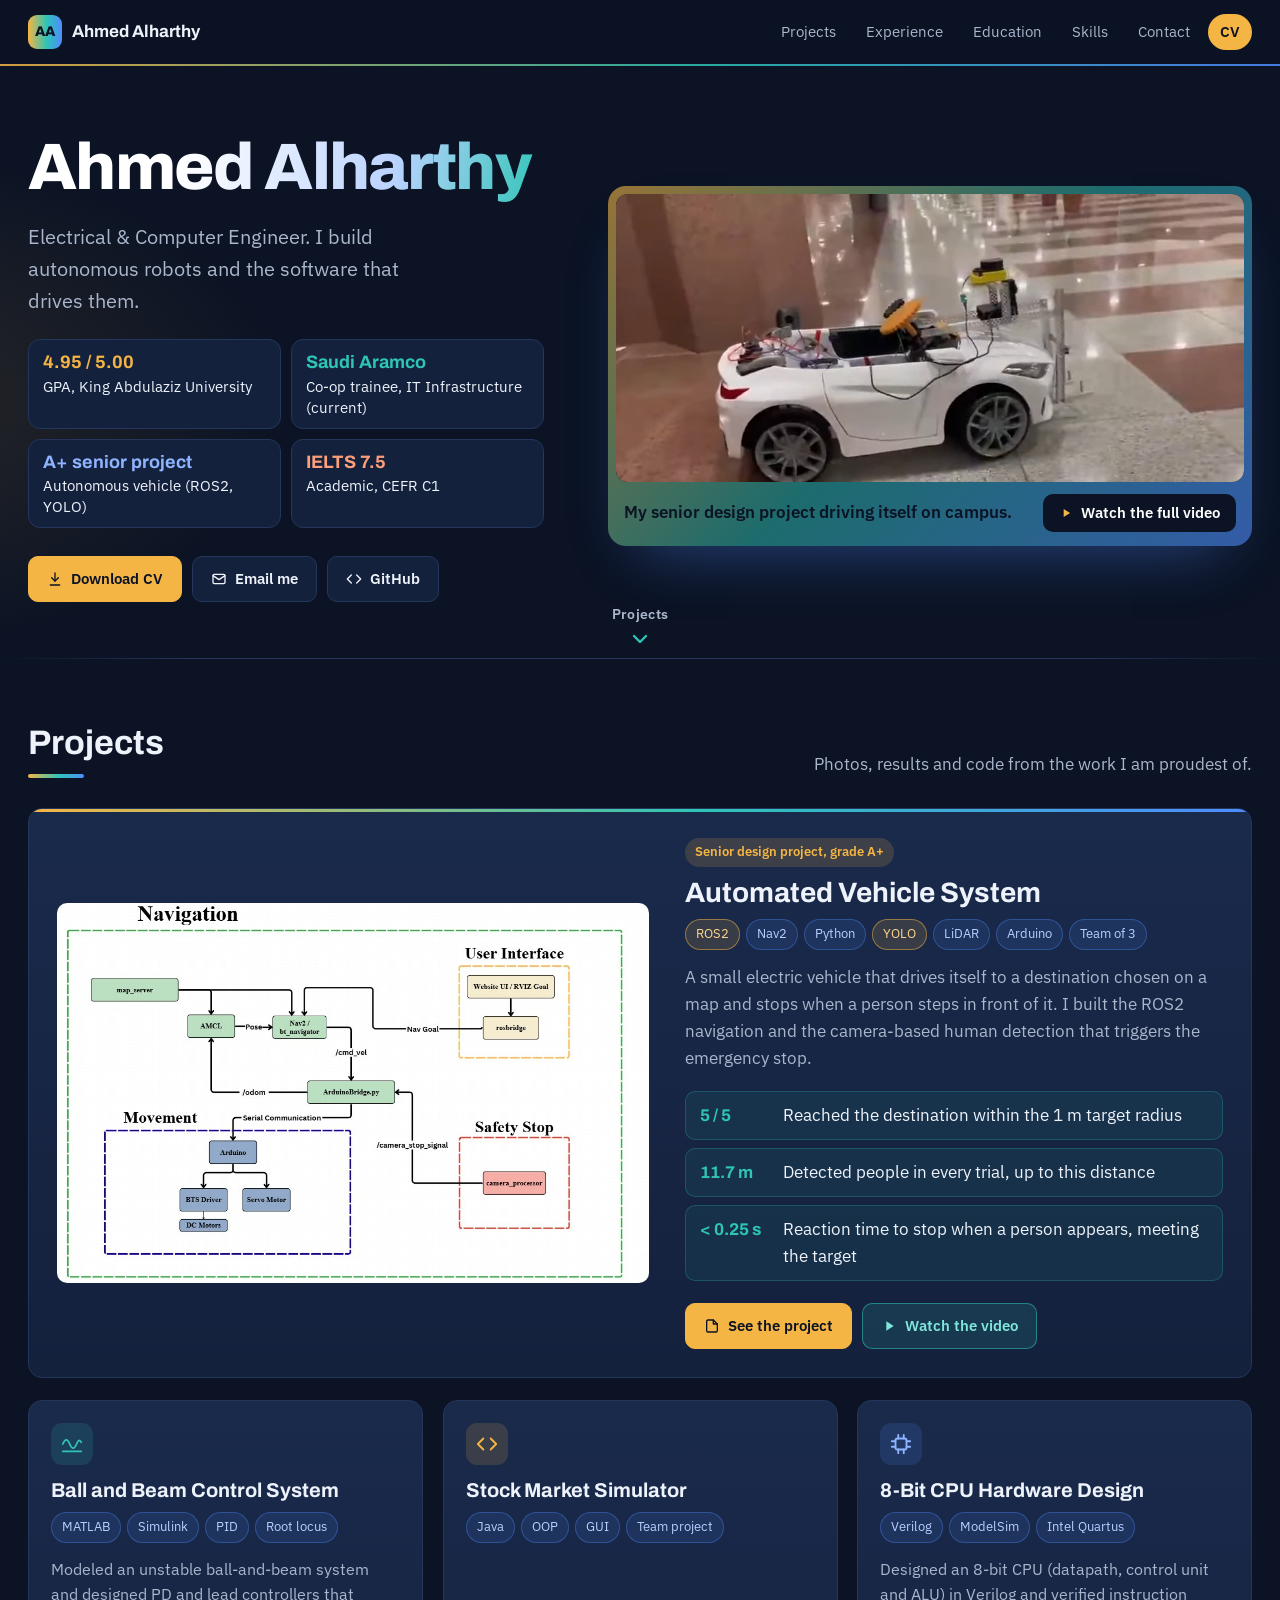
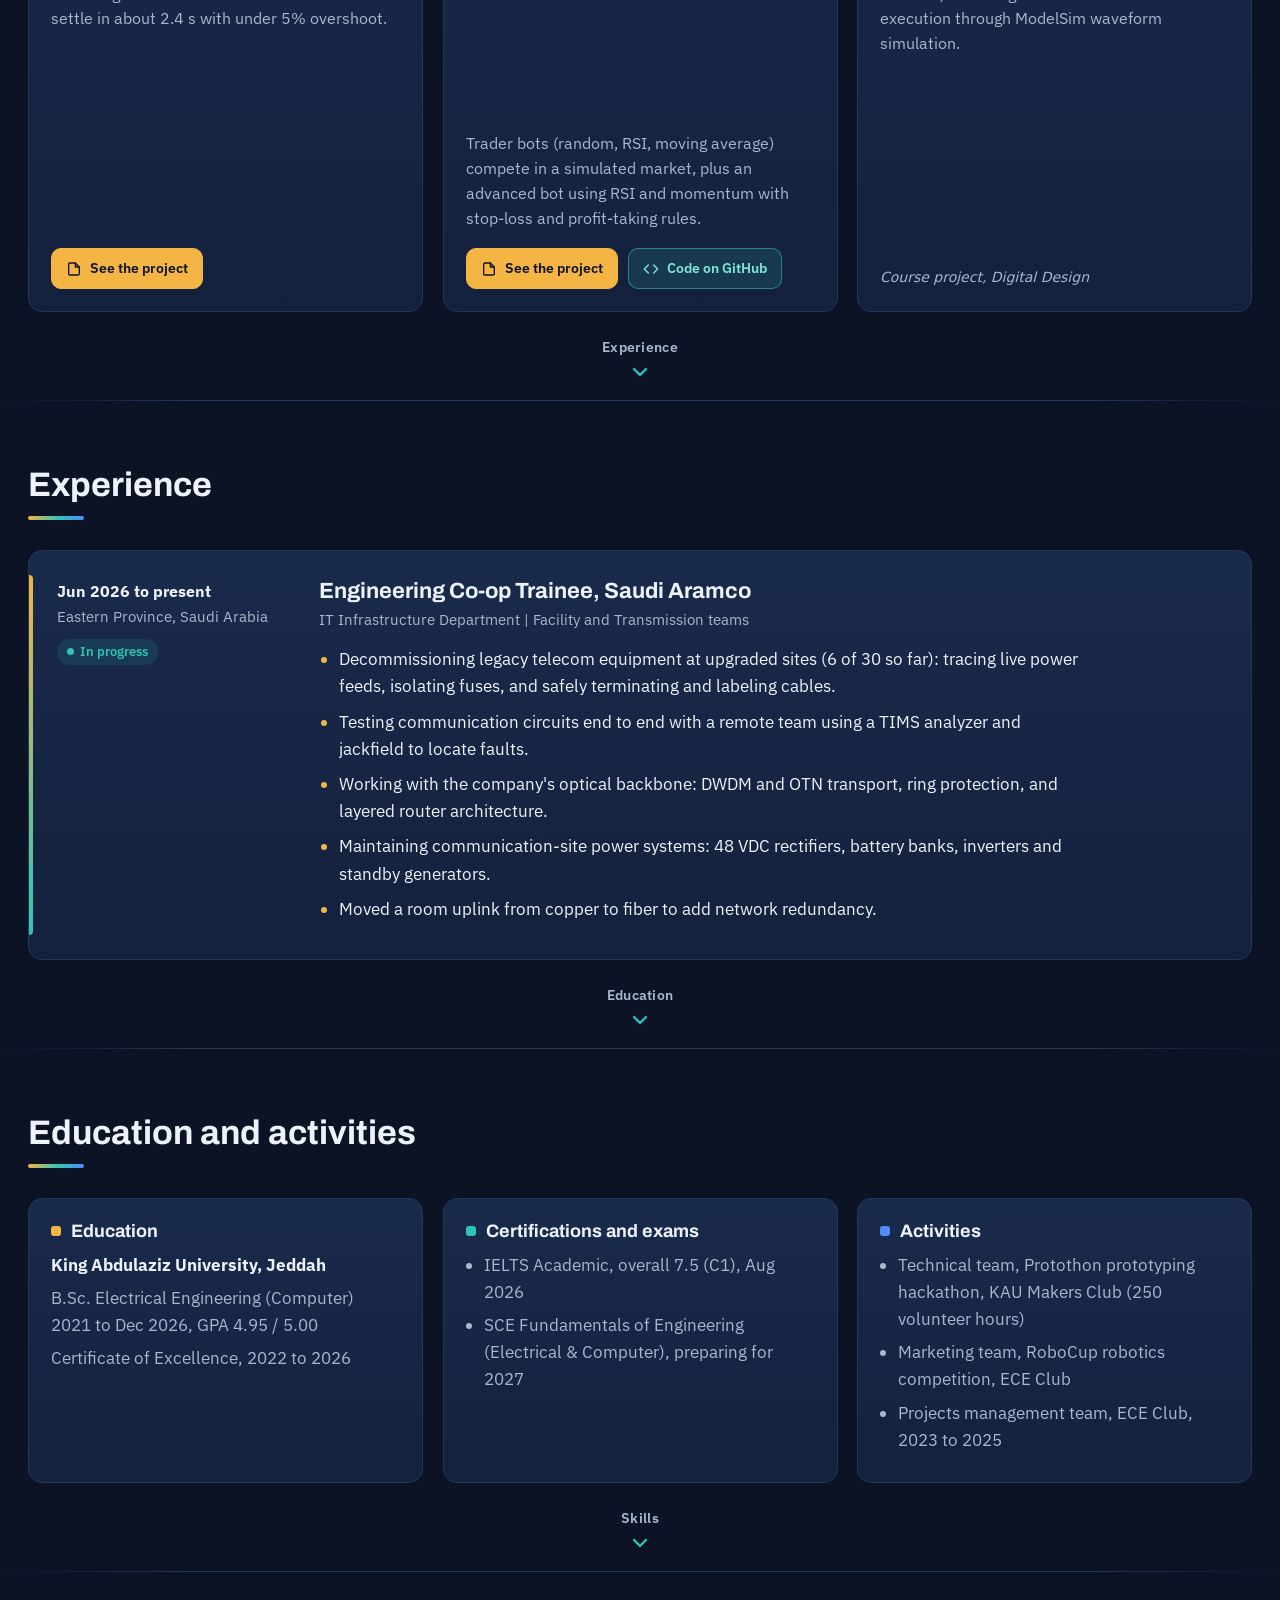
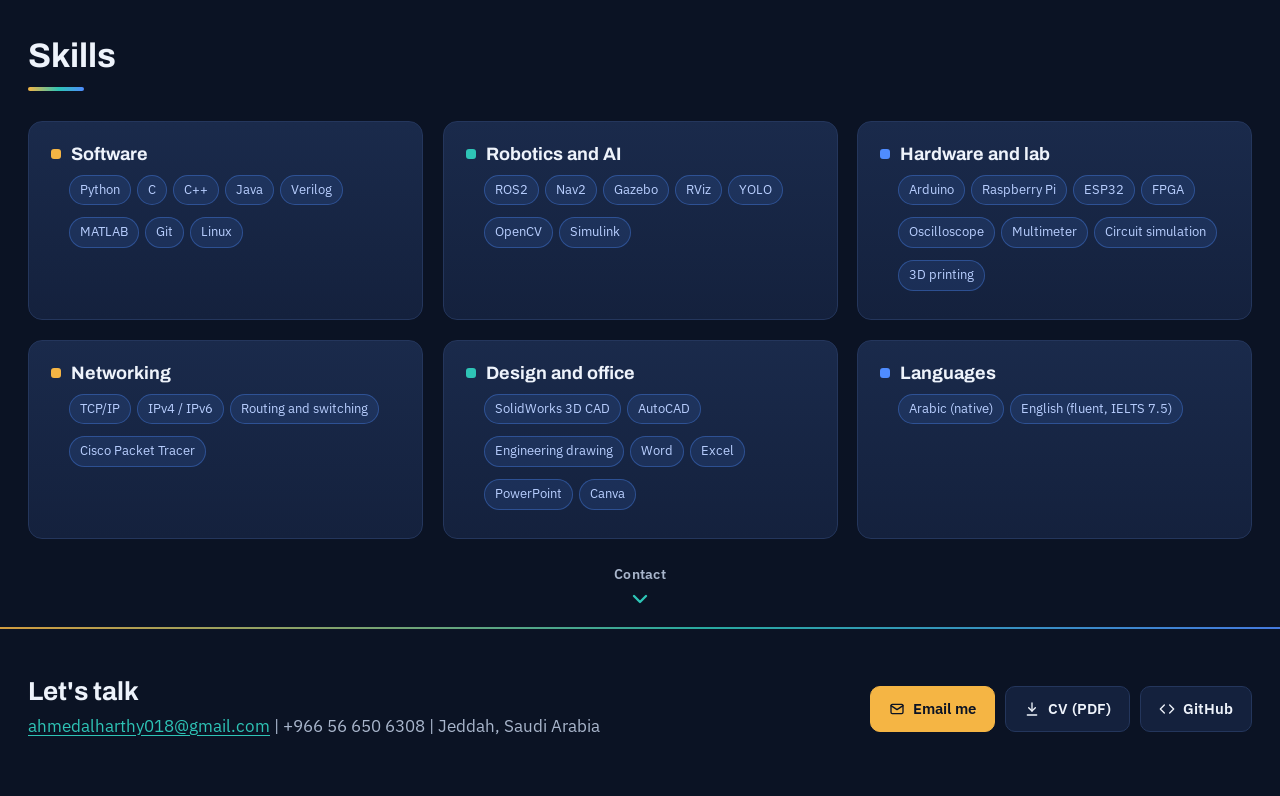
==== commit c4407b8e: "Add files via upload" ====
--- a/index.html
+++ b/index.html
@@ -90,12 +90,18 @@
           <p>Modeled an unstable ball-and-beam system and designed PD and lead controllers that settle in about 2.4 s with under 5% overshoot.</p>
           <div class="card-actions"><a class="btn small primary" href="ball-and-beam.html"><svg viewBox="0 0 24 24" fill="none" stroke="currentColor" stroke-width="2" stroke-linecap="round" stroke-linejoin="round" aria-hidden="true"><path d="M14 3H6a2 2 0 0 0-2 2v14a2 2 0 0 0 2 2h12a2 2 0 0 0 2-2V9z"/><polyline points="14 3 14 9 20 9"/></svg>See the project</a></div>
         </article>
-        <article class="proj card">
+        <article class="proj card has-preview" tabindex="0">
           <div class="icon i-amber"><svg viewBox="0 0 24 24" fill="none" stroke="currentColor" stroke-width="2" stroke-linecap="round" stroke-linejoin="round" aria-hidden="true"><polyline points="16 18 22 12 16 6"/><polyline points="8 6 2 12 8 18"/></svg></div>
           <h3>Stock Market Simulator</h3>
           <ul class="chips"><li>Java</li><li>OOP</li><li>GUI</li><li>Team project</li></ul>
-          <p>Trader bots (random, RSI, moving average) compete in a simulated market, plus an advanced bot using RSI and momentum with stop-loss and profit-taking rules.</p>
-          <div class="card-actions"><a class="btn small teal" href="https://github.com/Abdullah-BS/Stock-Market-Simulator-EE364"><svg viewBox="0 0 24 24" fill="none" stroke="currentColor" stroke-width="2" stroke-linecap="round" stroke-linejoin="round" aria-hidden="true"><polyline points="16 18 22 12 16 6"/><polyline points="8 6 2 12 8 18"/></svg>Code on GitHub</a></div>
+          <div class="swap">
+            <video class="swap-video" autoplay muted loop playsinline preload="metadata" poster="assets/img/java-poster.jpg" width="720" height="404" aria-label="The Java market simulator running: live stock prices, trader rankings and a net-worth chart">
+              <source src="assets/video/java-preview.webm" type="video/webm">
+              <source src="assets/video/java-preview.mp4" type="video/mp4">
+            </video>
+            <p class="swap-text">Trader bots (random, RSI, moving average) compete in a simulated market, plus an advanced bot using RSI and momentum with stop-loss and profit-taking rules.</p>
+          </div>
+          <div class="card-actions"><a class="btn small primary" href="stock-market.html"><svg viewBox="0 0 24 24" fill="none" stroke="currentColor" stroke-width="2" stroke-linecap="round" stroke-linejoin="round" aria-hidden="true"><path d="M14 3H6a2 2 0 0 0-2 2v14a2 2 0 0 0 2 2h12a2 2 0 0 0 2-2V9z"/><polyline points="14 3 14 9 20 9"/></svg>See the project</a><a class="btn small teal" href="https://github.com/Abdullah-BS/Stock-Market-Simulator-EE364"><svg viewBox="0 0 24 24" fill="none" stroke="currentColor" stroke-width="2" stroke-linecap="round" stroke-linejoin="round" aria-hidden="true"><polyline points="16 18 22 12 16 6"/><polyline points="8 6 2 12 8 18"/></svg>Code on GitHub</a></div>
         </article>
         <article class="proj card">
           <div class="icon i-blue"><svg viewBox="0 0 24 24" fill="none" stroke="currentColor" stroke-width="2" stroke-linecap="round" aria-hidden="true"><rect x="6" y="6" width="12" height="12" rx="2"/><path d="M9 2v4M15 2v4M9 18v4M15 18v4M2 9h4M2 15h4M18 9h4M18 15h4"/></svg></div>
